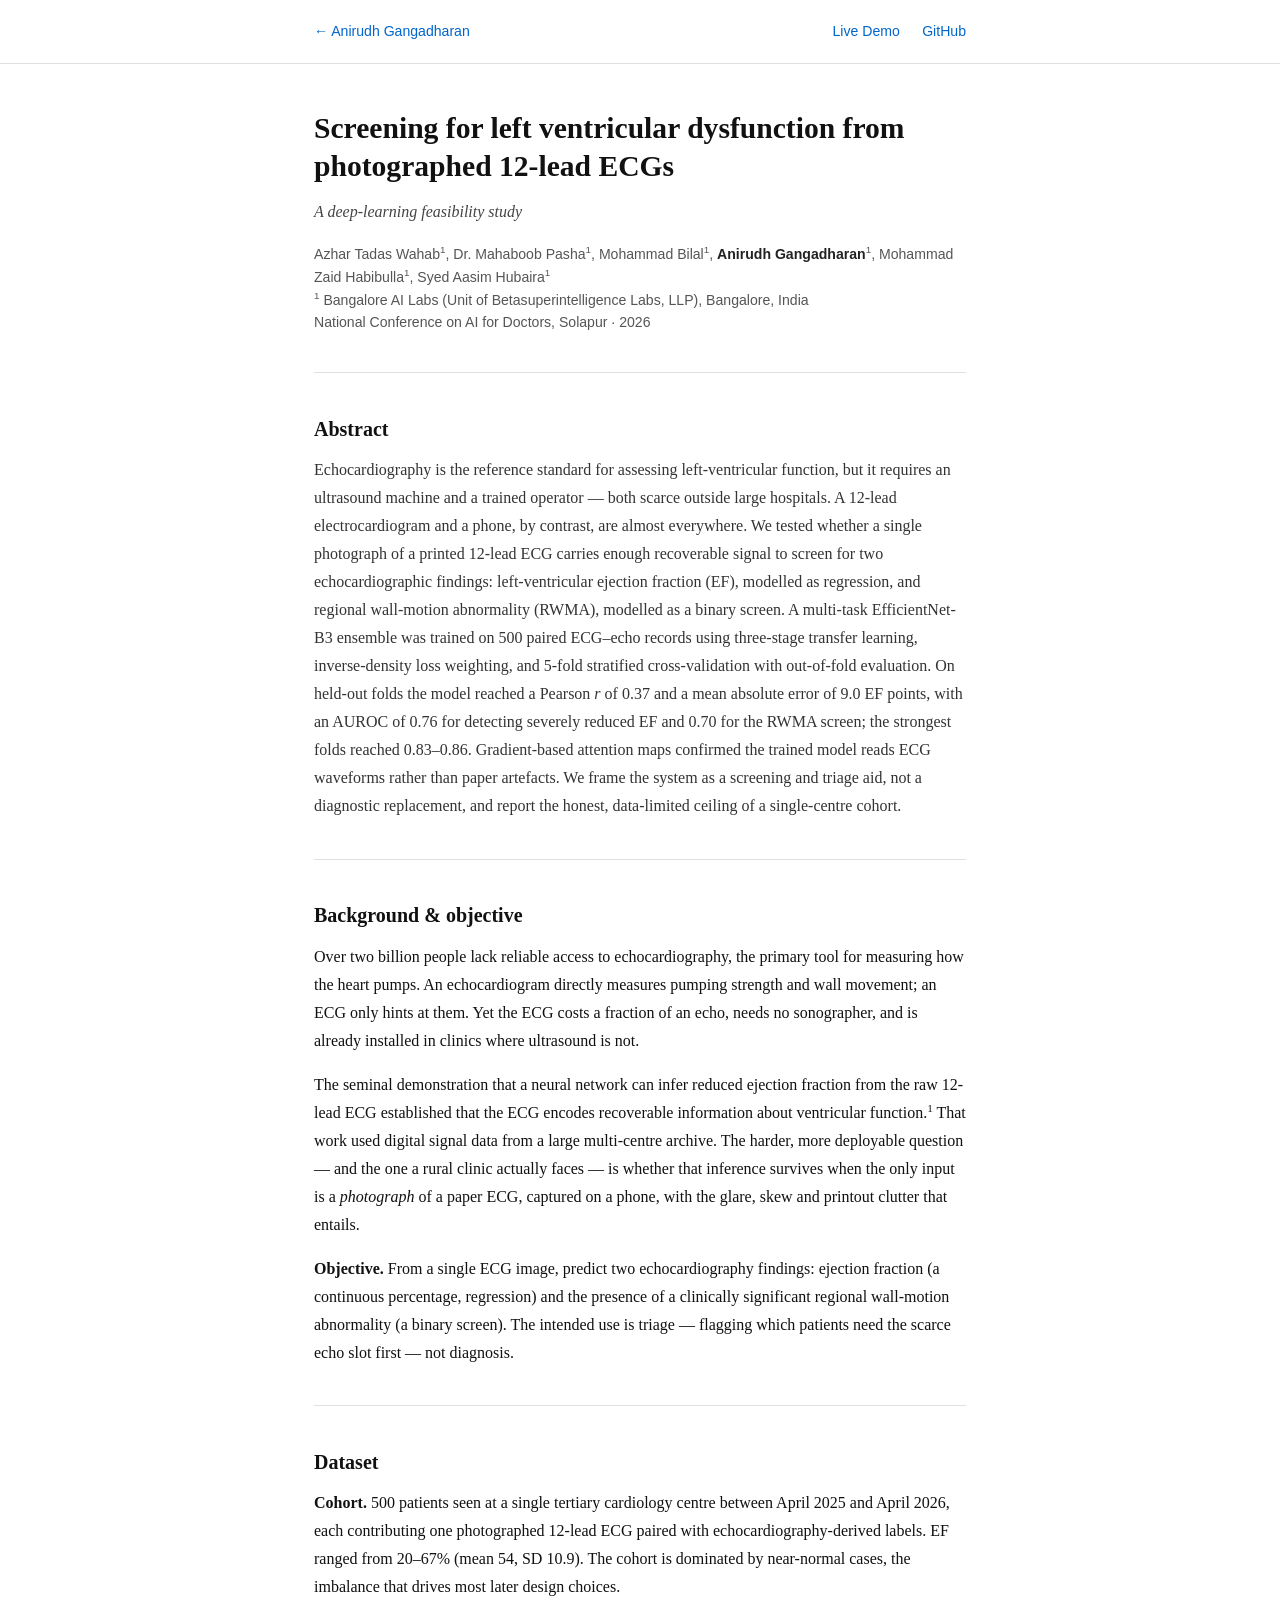
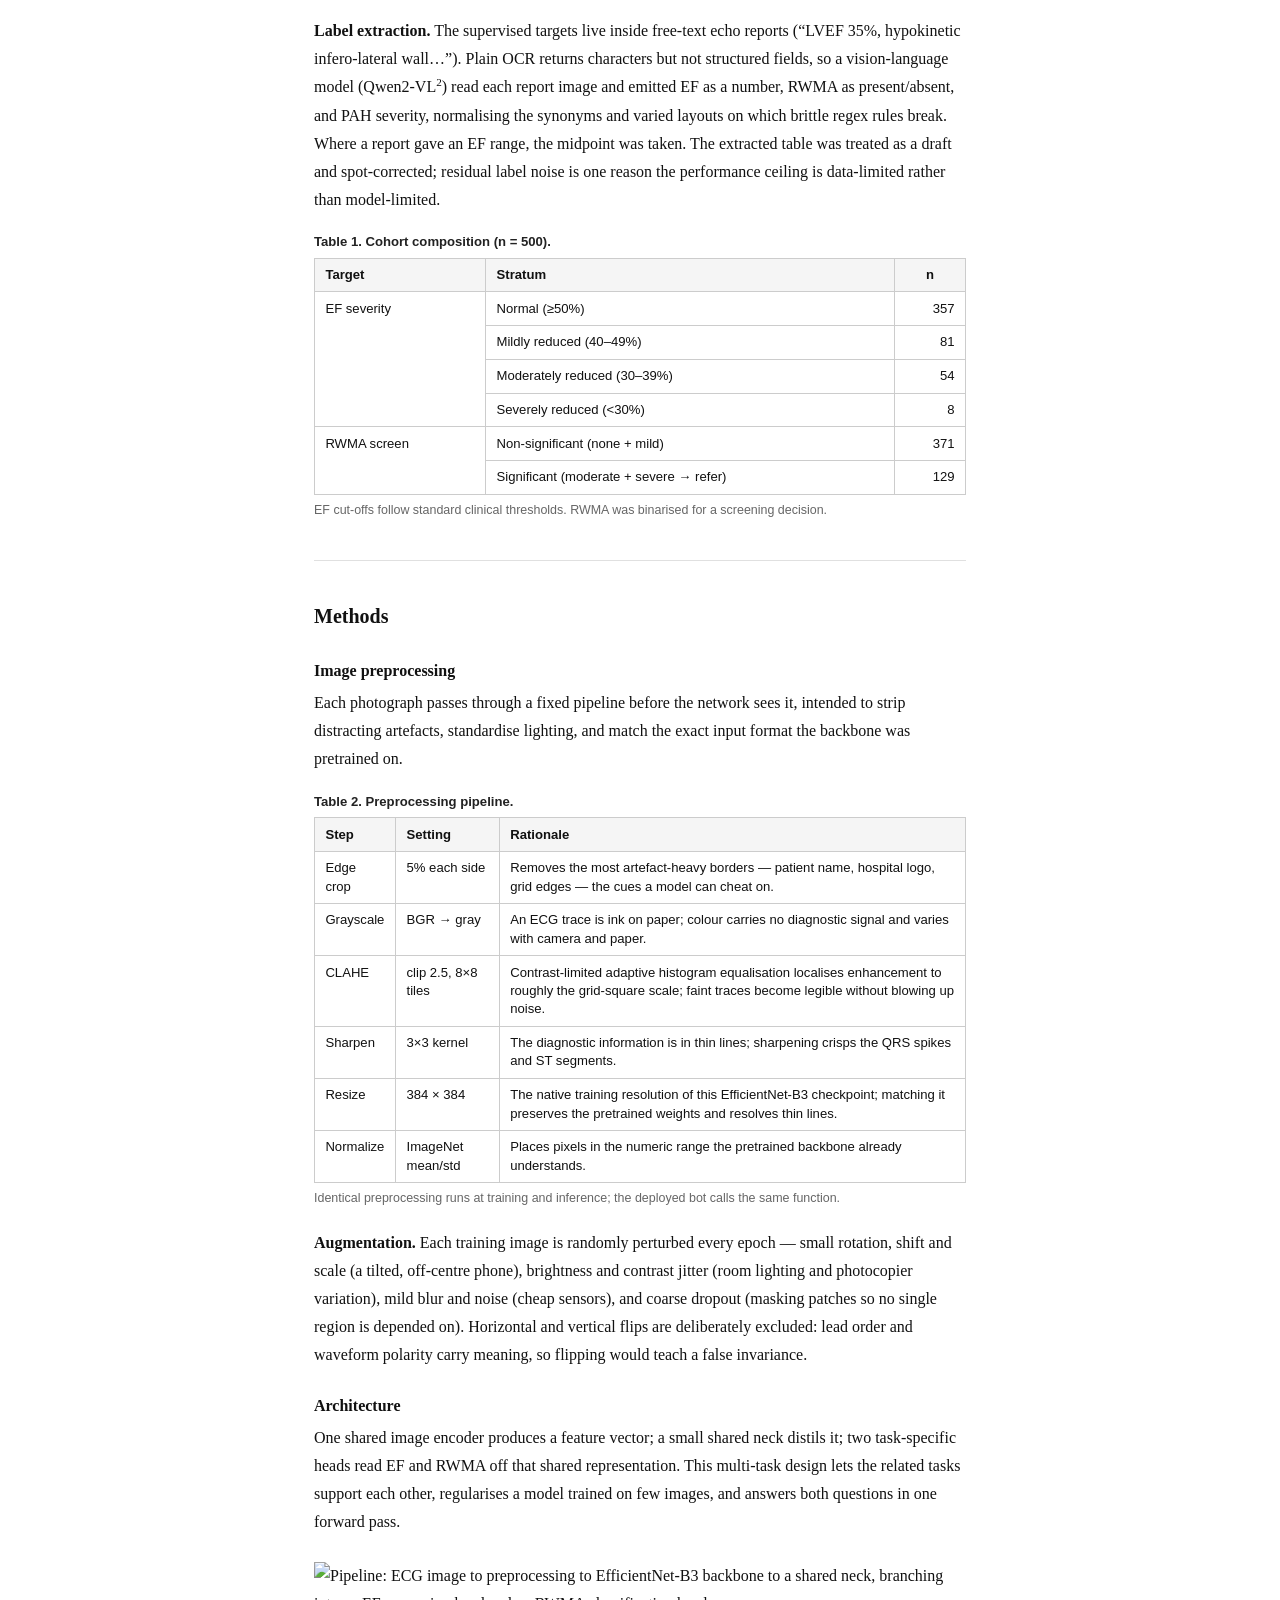
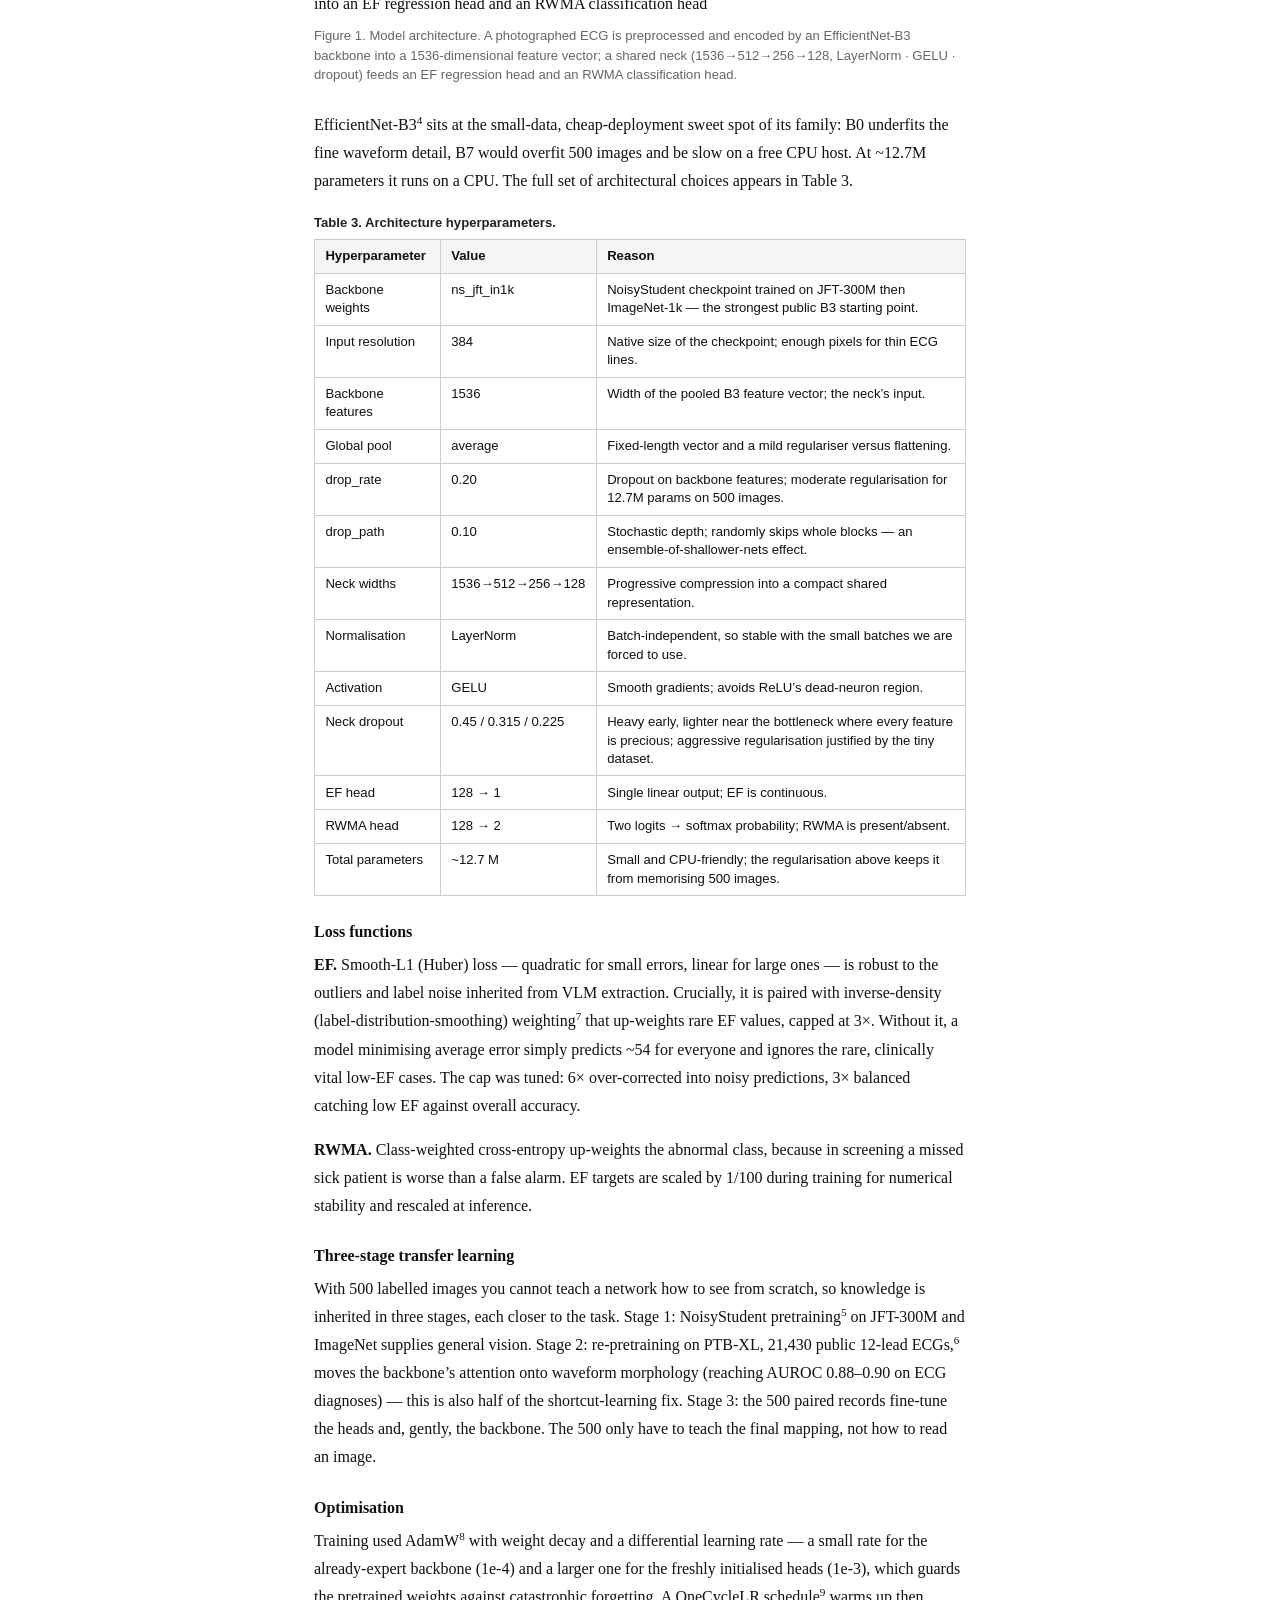
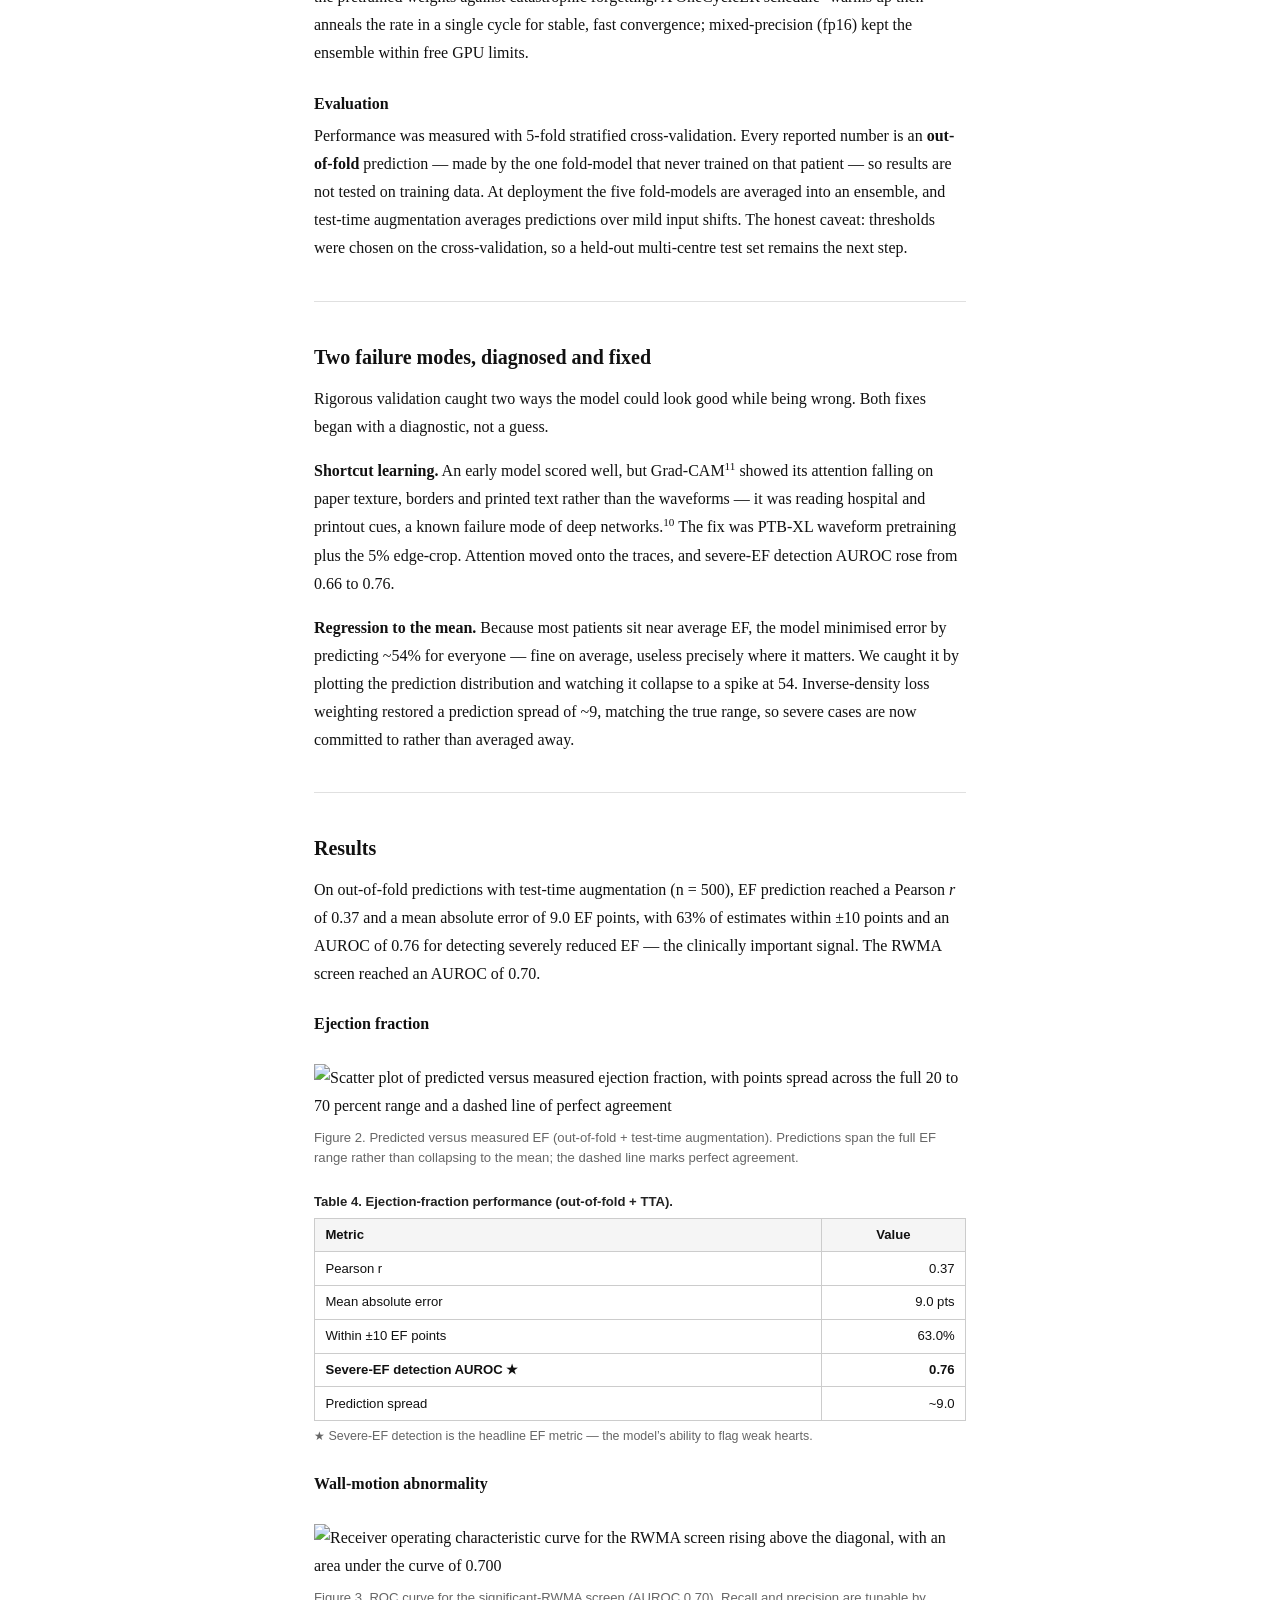
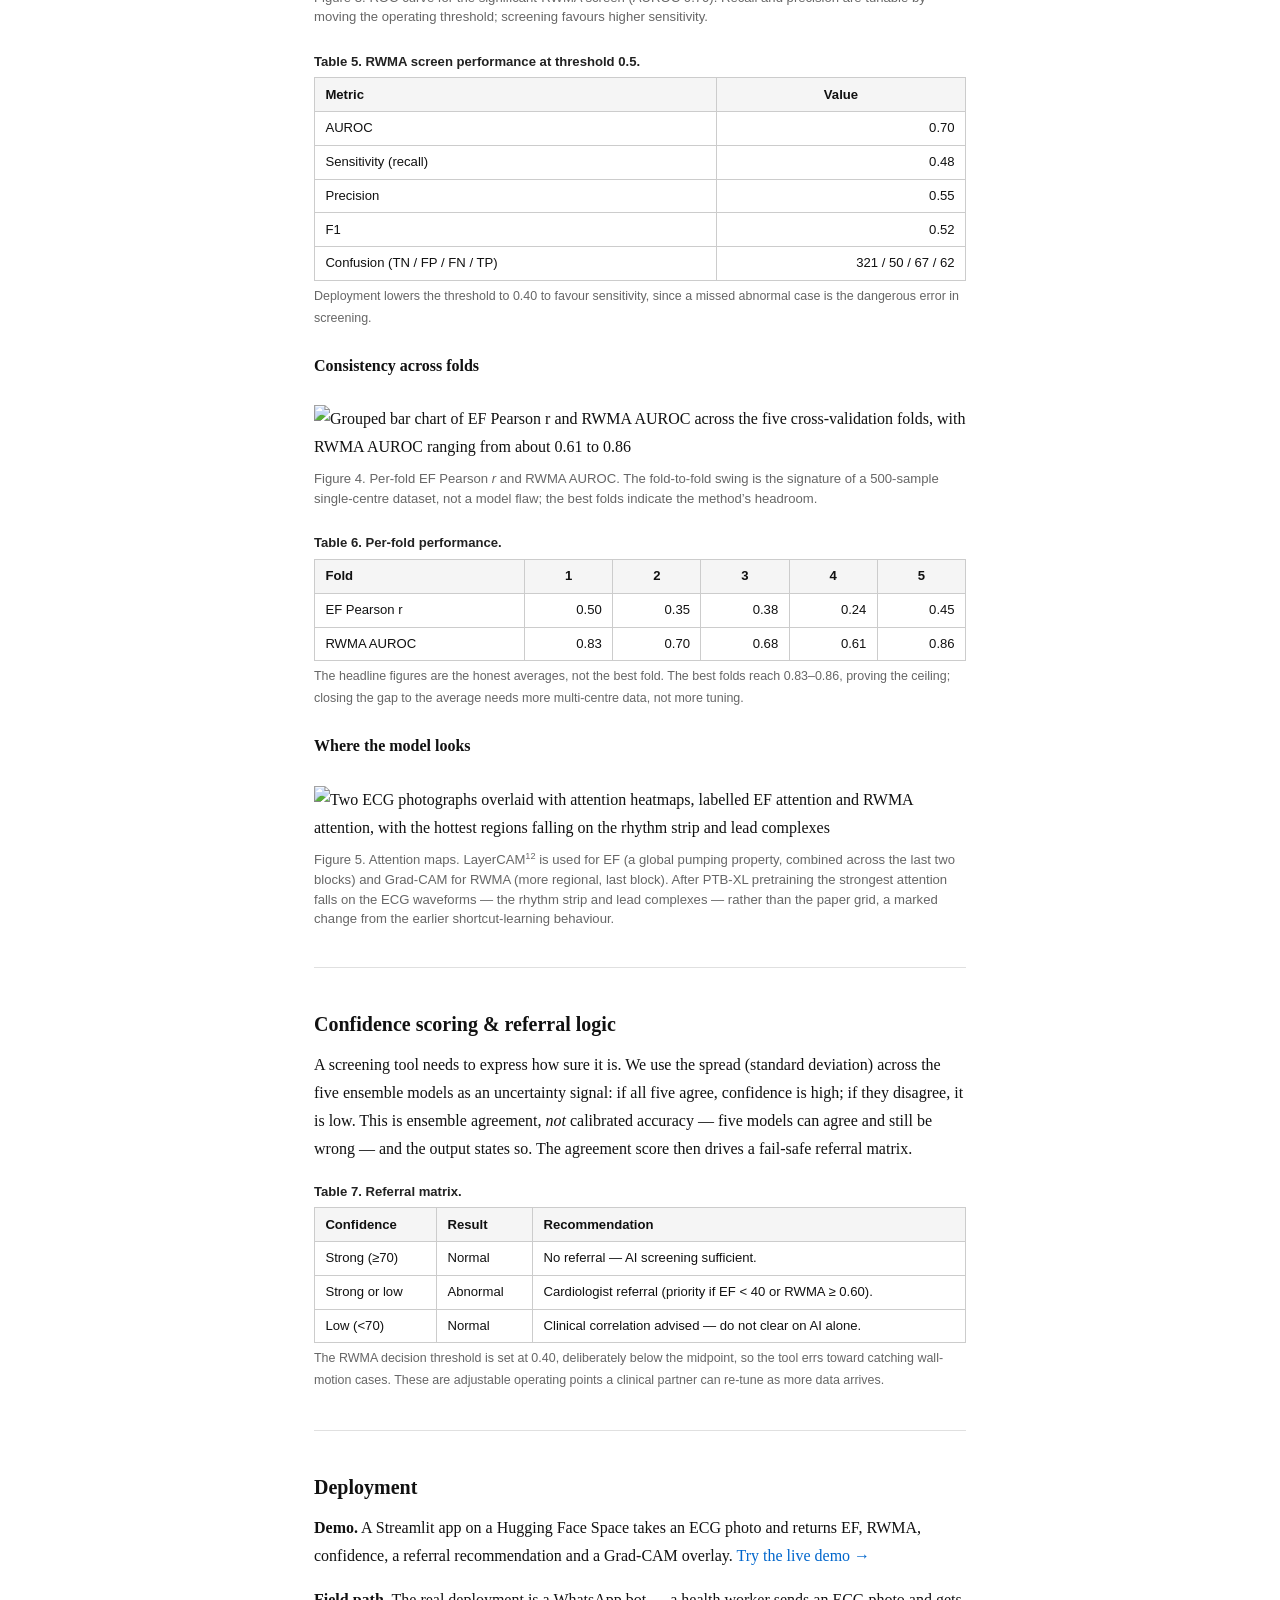
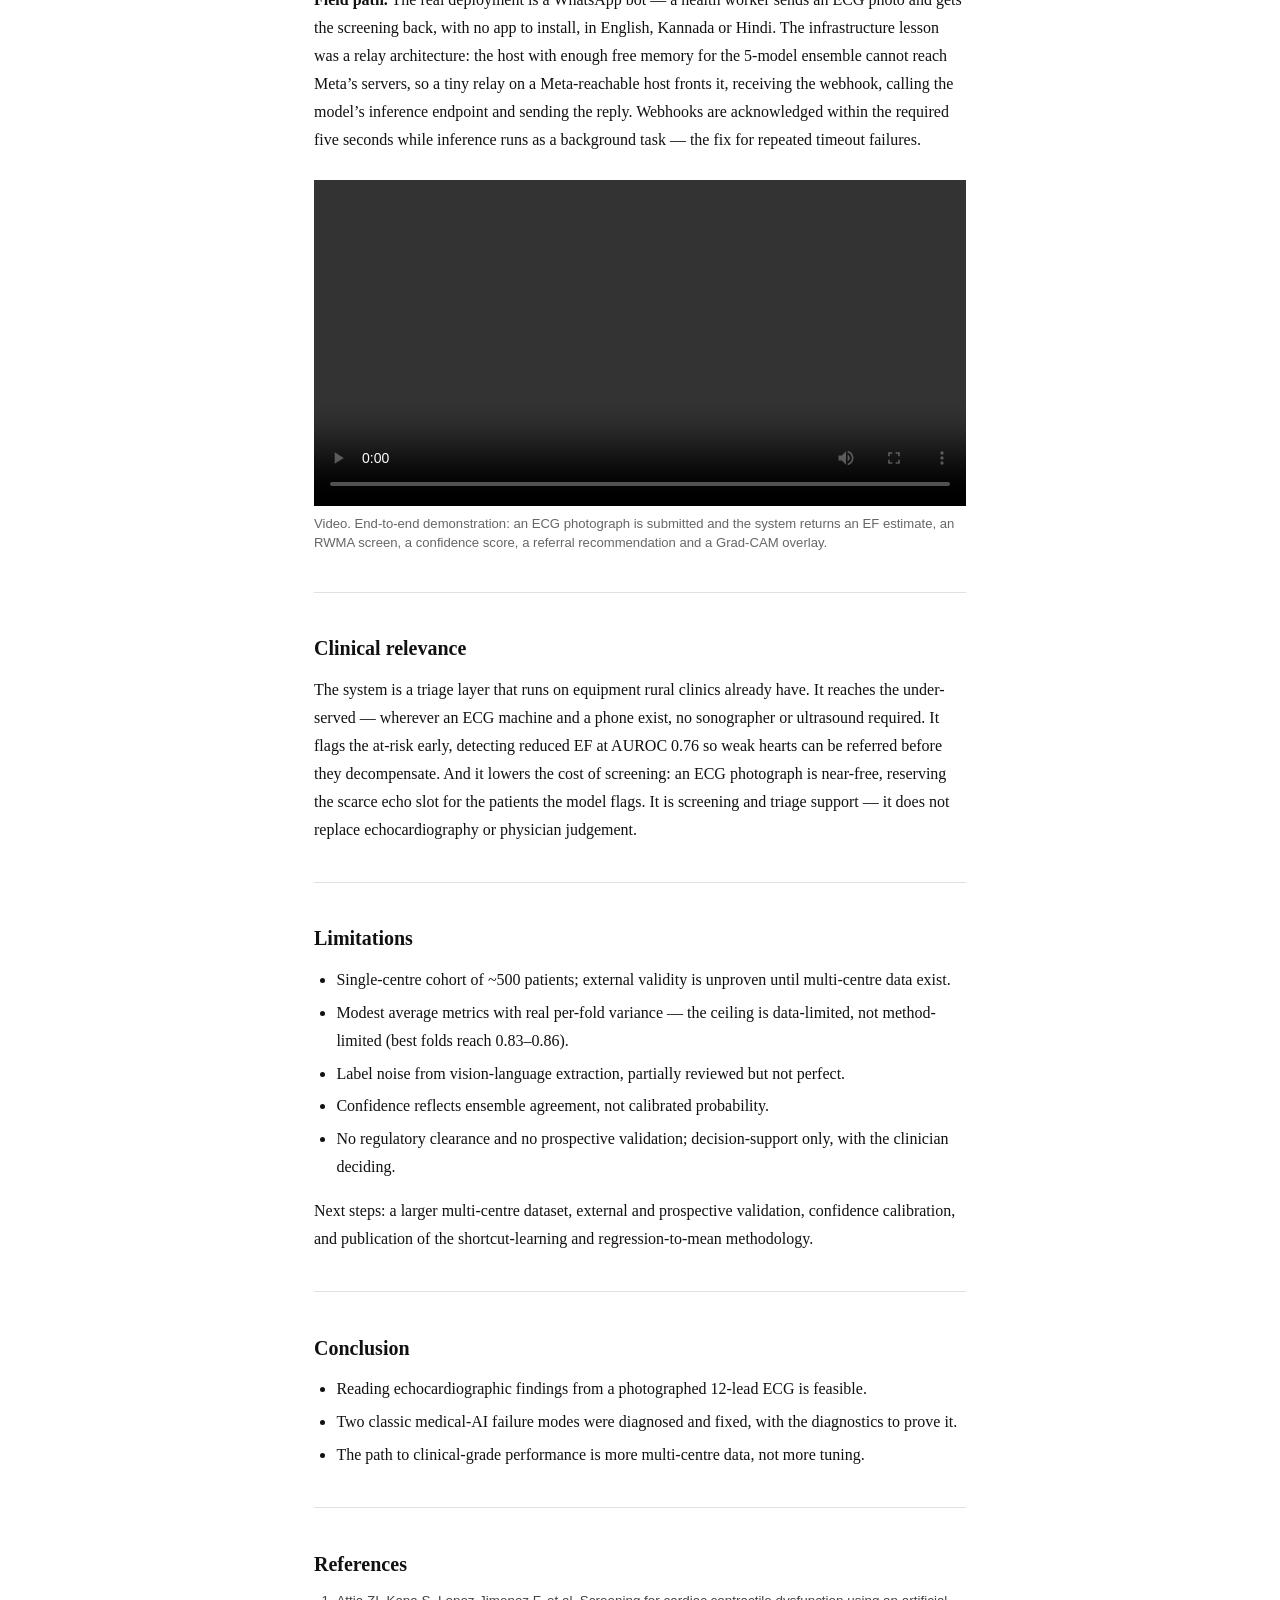
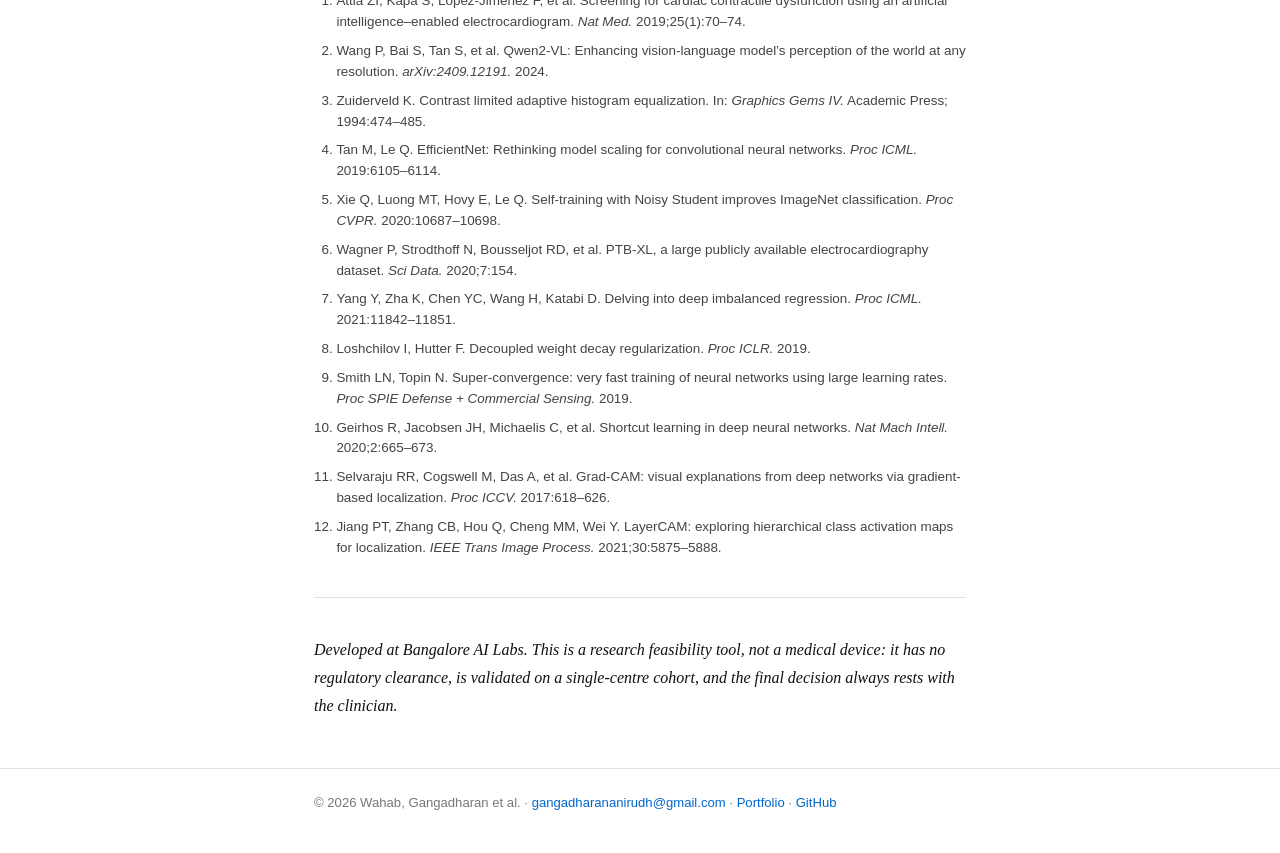
==== ecg-echo-dl/index.html @ ed3fb473 "Create index.html" ====
<!DOCTYPE html>
<html lang="en">
<head>
<meta charset="UTF-8">
<meta name="viewport" content="width=device-width, initial-scale=1.0">
<title>Screening for left ventricular dysfunction from photographed 12-lead ECGs</title>
<meta name="description" content="Deep-learning feasibility study screening for left ventricular dysfunction — ejection fraction and regional wall-motion abnormality — from photographed 12-lead ECGs. EfficientNet-B3 multi-task ensemble, n=500, three-stage transfer learning, out-of-fold cross-validation. Severe-EF AUROC 0.76, RWMA AUROC 0.70. Bangalore AI Labs.">
<style>
* { box-sizing: border-box; margin: 0; padding: 0; }

body {
  font-family: Georgia, 'Times New Roman', serif;
  font-size: 16px;
  line-height: 1.75;
  color: #111;
  background: #fff;
  -webkit-font-smoothing: antialiased;
}

a { color: #0066cc; text-decoration: none; }
a:hover { text-decoration: underline; }

.wrap { max-width: 700px; margin: 0 auto; padding: 0 1.5rem; }

/* Nav */
nav { padding: 1.2rem 0; border-bottom: 1px solid #e0e0e0; margin-bottom: 2.8rem; }
nav .wrap { display: flex; justify-content: space-between; align-items: baseline; flex-wrap: wrap; gap: 0.5rem; }
nav a { font-family: -apple-system, BlinkMacSystemFont, 'Segoe UI', sans-serif; font-size: 0.88rem; }
nav .nav-right { display: flex; gap: 1.4rem; }

/* Hero */
.hero { margin-bottom: 2.4rem; }
.hero h1 { font-size: 1.85rem; font-weight: bold; line-height: 1.3; margin-bottom: 0.75rem; }
.hero .subtitle { font-size: 1rem; color: #444; margin-bottom: 1rem; font-style: italic; }
.hero .meta { font-family: -apple-system, BlinkMacSystemFont, 'Segoe UI', sans-serif; font-size: 0.88rem; color: #555; line-height: 1.6; }
.hero .meta strong { color: #222; }

/* Body */
p { margin-bottom: 1rem; }
p:last-child { margin-bottom: 0; }
h2 { font-size: 1.25rem; font-weight: bold; margin: 2.4rem 0 0.6rem; }
h3 { font-size: 1rem; font-weight: bold; margin: 1.4rem 0 0.3rem; }
ul, ol { padding-left: 1.4rem; margin-bottom: 1rem; }
li { margin-bottom: 0.3rem; }
hr { border: none; border-top: 1px solid #e0e0e0; margin: 2.4rem 0; }
sup { font-size: 0.7em; }
.abstract { color: #333; }

/* Figures */
figure { margin: 1.6rem 0; }
figure img { width: 100%; display: block; }
figure video { width: 100%; display: block; background: #000; }
figcaption { font-family: -apple-system, BlinkMacSystemFont, 'Segoe UI', sans-serif; font-size: 0.82rem; color: #666; margin-top: 0.5rem; line-height: 1.5; }

/* Tables */
.table-wrap { overflow-x: auto; margin: 1.2rem 0; }
table { width: 100%; border-collapse: collapse; font-family: -apple-system, BlinkMacSystemFont, 'Segoe UI', sans-serif; font-size: 0.82rem; line-height: 1.4; }
caption { caption-side: top; text-align: left; font-weight: bold; font-size: 0.82rem; margin-bottom: 0.4rem; color: #222; }
th, td { border: 1px solid #ccc; padding: 0.45rem 0.65rem; text-align: left; vertical-align: top; }
th { background: #f5f5f5; font-weight: 600; }
td.num { text-align: right; font-variant-numeric: tabular-nums; }
td.center, th.center { text-align: center; }
tr.best td { font-weight: 600; }
.table-note { font-family: -apple-system, BlinkMacSystemFont, 'Segoe UI', sans-serif; font-size: 0.78rem; color: #666; margin-top: 0.3rem; }

/* References */
ol.refs { font-family: -apple-system, BlinkMacSystemFont, 'Segoe UI', sans-serif; font-size: 0.84rem; color: #444; line-height: 1.55; }
ol.refs li { margin-bottom: 0.5rem; }

/* Footer */
footer { border-top: 1px solid #e0e0e0; margin-top: 3rem; padding: 1.4rem 0 2.4rem; }
footer p { font-family: -apple-system, BlinkMacSystemFont, 'Segoe UI', sans-serif; font-size: 0.82rem; color: #777; }

/* Responsive */
@media (max-width: 520px) {
  body { font-size: 15px; }
  .hero h1 { font-size: 1.5rem; }
}
</style>
</head>
<body>

<nav>
  <div class="wrap">
    <a href="https://anirudhgangadharan.github.io/">&larr; Anirudh Gangadharan</a>
    <div class="nav-right">
      <a href="https://huggingface.co/spaces/mobilal/ecg-echo-screening">Live Demo</a>
      <a href="https://github.com/anirudhgangadharan">GitHub</a>
    </div>
  </div>
</nav>

<main class="wrap">

  <header class="hero">
    <h1>Screening for left ventricular dysfunction from photographed 12-lead ECGs</h1>
    <p class="subtitle">A deep-learning feasibility study</p>
    <p class="meta">
      Azhar Tadas Wahab<sup>1</sup>, Dr. Mahaboob Pasha<sup>1</sup>, Mohammad Bilal<sup>1</sup>, <strong>Anirudh Gangadharan</strong><sup>1</sup>, Mohammad Zaid Habibulla<sup>1</sup>, Syed Aasim Hubaira<sup>1</sup><br>
      <sup>1</sup> Bangalore AI Labs (Unit of Betasuperintelligence Labs, LLP), Bangalore, India<br>
      National Conference on AI for Doctors, Solapur &middot; 2026
    </p>
  </header>

  <hr>

  <section>
    <h2>Abstract</h2>
    <p class="abstract">Echocardiography is the reference standard for assessing left-ventricular function, but it requires an ultrasound machine and a trained operator &mdash; both scarce outside large hospitals. A 12-lead electrocardiogram and a phone, by contrast, are almost everywhere. We tested whether a single photograph of a printed 12-lead ECG carries enough recoverable signal to screen for two echocardiographic findings: left-ventricular ejection fraction (EF), modelled as regression, and regional wall-motion abnormality (RWMA), modelled as a binary screen. A multi-task EfficientNet-B3 ensemble was trained on 500 paired ECG&ndash;echo records using three-stage transfer learning, inverse-density loss weighting, and 5-fold stratified cross-validation with out-of-fold evaluation. On held-out folds the model reached a Pearson <em>r</em> of 0.37 and a mean absolute error of 9.0 EF points, with an AUROC of 0.76 for detecting severely reduced EF and 0.70 for the RWMA screen; the strongest folds reached 0.83&ndash;0.86. Gradient-based attention maps confirmed the trained model reads ECG waveforms rather than paper artefacts. We frame the system as a screening and triage aid, not a diagnostic replacement, and report the honest, data-limited ceiling of a single-centre cohort.</p>
  </section>

  <hr>

  <section>
    <h2>Background &amp; objective</h2>
    <p>Over two billion people lack reliable access to echocardiography, the primary tool for measuring how the heart pumps. An echocardiogram directly measures pumping strength and wall movement; an ECG only hints at them. Yet the ECG costs a fraction of an echo, needs no sonographer, and is already installed in clinics where ultrasound is not.</p>
    <p>The seminal demonstration that a neural network can infer reduced ejection fraction from the raw 12-lead ECG established that the ECG encodes recoverable information about ventricular function.<sup>1</sup> That work used digital signal data from a large multi-centre archive. The harder, more deployable question &mdash; and the one a rural clinic actually faces &mdash; is whether that inference survives when the only input is a <em>photograph</em> of a paper ECG, captured on a phone, with the glare, skew and printout clutter that entails.</p>
    <p><strong>Objective.</strong> From a single ECG image, predict two echocardiography findings: ejection fraction (a continuous percentage, regression) and the presence of a clinically significant regional wall-motion abnormality (a binary screen). The intended use is triage &mdash; flagging which patients need the scarce echo slot first &mdash; not diagnosis.</p>
  </section>

  <hr>

  <section>
    <h2>Dataset</h2>
    <p><strong>Cohort.</strong> 500 patients seen at a single tertiary cardiology centre between April 2025 and April 2026, each contributing one photographed 12-lead ECG paired with echocardiography-derived labels. EF ranged from 20&ndash;67% (mean 54, SD 10.9). The cohort is dominated by near-normal cases, the imbalance that drives most later design choices.</p>
    <p><strong>Label extraction.</strong> The supervised targets live inside free-text echo reports (&ldquo;LVEF 35%, hypokinetic infero-lateral wall&hellip;&rdquo;). Plain OCR returns characters but not structured fields, so a vision-language model (Qwen2-VL<sup>2</sup>) read each report image and emitted EF as a number, RWMA as present/absent, and PAH severity, normalising the synonyms and varied layouts on which brittle regex rules break. Where a report gave an EF range, the midpoint was taken. The extracted table was treated as a draft and spot-corrected; residual label noise is one reason the performance ceiling is data-limited rather than model-limited.</p>

    <div class="table-wrap">
      <table>
        <caption>Table 1. Cohort composition (n = 500).</caption>
        <thead>
          <tr><th>Target</th><th>Stratum</th><th class="center">n</th></tr>
        </thead>
        <tbody>
          <tr><td rowspan="4">EF severity</td><td>Normal (&ge;50%)</td><td class="num">357</td></tr>
          <tr><td>Mildly reduced (40&ndash;49%)</td><td class="num">81</td></tr>
          <tr><td>Moderately reduced (30&ndash;39%)</td><td class="num">54</td></tr>
          <tr><td>Severely reduced (&lt;30%)</td><td class="num">8</td></tr>
          <tr><td rowspan="2">RWMA screen</td><td>Non-significant (none + mild)</td><td class="num">371</td></tr>
          <tr><td>Significant (moderate + severe &rarr; refer)</td><td class="num">129</td></tr>
        </tbody>
      </table>
      <p class="table-note">EF cut-offs follow standard clinical thresholds. RWMA was binarised for a screening decision.</p>
    </div>
  </section>

  <hr>

  <section>
    <h2>Methods</h2>

    <h3>Image preprocessing</h3>
    <p>Each photograph passes through a fixed pipeline before the network sees it, intended to strip distracting artefacts, standardise lighting, and match the exact input format the backbone was pretrained on.</p>
    <div class="table-wrap">
      <table>
        <caption>Table 2. Preprocessing pipeline.</caption>
        <thead>
          <tr><th>Step</th><th>Setting</th><th>Rationale</th></tr>
        </thead>
        <tbody>
          <tr><td>Edge crop</td><td>5% each side</td><td>Removes the most artefact-heavy borders &mdash; patient name, hospital logo, grid edges &mdash; the cues a model can cheat on.</td></tr>
          <tr><td>Grayscale</td><td>BGR &rarr; gray</td><td>An ECG trace is ink on paper; colour carries no diagnostic signal and varies with camera and paper.</td></tr>
          <tr><td>CLAHE</td><td>clip 2.5, 8&times;8 tiles</td><td>Contrast-limited adaptive histogram equalisation localises enhancement to roughly the grid-square scale; faint traces become legible without blowing up noise.</td></tr>
          <tr><td>Sharpen</td><td>3&times;3 kernel</td><td>The diagnostic information is in thin lines; sharpening crisps the QRS spikes and ST segments.</td></tr>
          <tr><td>Resize</td><td>384 &times; 384</td><td>The native training resolution of this EfficientNet-B3 checkpoint; matching it preserves the pretrained weights and resolves thin lines.</td></tr>
          <tr><td>Normalize</td><td>ImageNet mean/std</td><td>Places pixels in the numeric range the pretrained backbone already understands.</td></tr>
        </tbody>
      </table>
      <p class="table-note">Identical preprocessing runs at training and inference; the deployed bot calls the same function.</p>
    </div>
    <p><strong>Augmentation.</strong> Each training image is randomly perturbed every epoch &mdash; small rotation, shift and scale (a tilted, off-centre phone), brightness and contrast jitter (room lighting and photocopier variation), mild blur and noise (cheap sensors), and coarse dropout (masking patches so no single region is depended on). Horizontal and vertical flips are deliberately excluded: lead order and waveform polarity carry meaning, so flipping would teach a false invariance.</p>

    <h3>Architecture</h3>
    <p>One shared image encoder produces a feature vector; a small shared neck distils it; two task-specific heads read EF and RWMA off that shared representation. This multi-task design lets the related tasks support each other, regularises a model trained on few images, and answers both questions in one forward pass.</p>
    <figure>
      <img src="fig1_architecture.png" alt="Pipeline: ECG image to preprocessing to EfficientNet-B3 backbone to a shared neck, branching into an EF regression head and an RWMA classification head">
      <figcaption>Figure 1. Model architecture. A photographed ECG is preprocessed and encoded by an EfficientNet-B3 backbone into a 1536-dimensional feature vector; a shared neck (1536&rarr;512&rarr;256&rarr;128, LayerNorm &middot; GELU &middot; dropout) feeds an EF regression head and an RWMA classification head.</figcaption>
    </figure>
    <p>EfficientNet-B3<sup>4</sup> sits at the small-data, cheap-deployment sweet spot of its family: B0 underfits the fine waveform detail, B7 would overfit 500 images and be slow on a free CPU host. At ~12.7M parameters it runs on a CPU. The full set of architectural choices appears in Table 3.</p>
    <div class="table-wrap">
      <table>
        <caption>Table 3. Architecture hyperparameters.</caption>
        <thead>
          <tr><th>Hyperparameter</th><th>Value</th><th>Reason</th></tr>
        </thead>
        <tbody>
          <tr><td>Backbone weights</td><td>ns_jft_in1k</td><td>NoisyStudent checkpoint trained on JFT-300M then ImageNet-1k &mdash; the strongest public B3 starting point.</td></tr>
          <tr><td>Input resolution</td><td>384</td><td>Native size of the checkpoint; enough pixels for thin ECG lines.</td></tr>
          <tr><td>Backbone features</td><td>1536</td><td>Width of the pooled B3 feature vector; the neck&rsquo;s input.</td></tr>
          <tr><td>Global pool</td><td>average</td><td>Fixed-length vector and a mild regulariser versus flattening.</td></tr>
          <tr><td>drop_rate</td><td>0.20</td><td>Dropout on backbone features; moderate regularisation for 12.7M params on 500 images.</td></tr>
          <tr><td>drop_path</td><td>0.10</td><td>Stochastic depth; randomly skips whole blocks &mdash; an ensemble-of-shallower-nets effect.</td></tr>
          <tr><td>Neck widths</td><td>1536&rarr;512&rarr;256&rarr;128</td><td>Progressive compression into a compact shared representation.</td></tr>
          <tr><td>Normalisation</td><td>LayerNorm</td><td>Batch-independent, so stable with the small batches we are forced to use.</td></tr>
          <tr><td>Activation</td><td>GELU</td><td>Smooth gradients; avoids ReLU&rsquo;s dead-neuron region.</td></tr>
          <tr><td>Neck dropout</td><td>0.45 / 0.315 / 0.225</td><td>Heavy early, lighter near the bottleneck where every feature is precious; aggressive regularisation justified by the tiny dataset.</td></tr>
          <tr><td>EF head</td><td>128 &rarr; 1</td><td>Single linear output; EF is continuous.</td></tr>
          <tr><td>RWMA head</td><td>128 &rarr; 2</td><td>Two logits &rarr; softmax probability; RWMA is present/absent.</td></tr>
          <tr><td>Total parameters</td><td>~12.7 M</td><td>Small and CPU-friendly; the regularisation above keeps it from memorising 500 images.</td></tr>
        </tbody>
      </table>
    </div>

    <h3>Loss functions</h3>
    <p><strong>EF.</strong> Smooth-L1 (Huber) loss &mdash; quadratic for small errors, linear for large ones &mdash; is robust to the outliers and label noise inherited from VLM extraction. Crucially, it is paired with inverse-density (label-distribution-smoothing) weighting<sup>7</sup> that up-weights rare EF values, capped at 3&times;. Without it, a model minimising average error simply predicts ~54 for everyone and ignores the rare, clinically vital low-EF cases. The cap was tuned: 6&times; over-corrected into noisy predictions, 3&times; balanced catching low EF against overall accuracy.</p>
    <p><strong>RWMA.</strong> Class-weighted cross-entropy up-weights the abnormal class, because in screening a missed sick patient is worse than a false alarm. EF targets are scaled by 1/100 during training for numerical stability and rescaled at inference.</p>

    <h3>Three-stage transfer learning</h3>
    <p>With 500 labelled images you cannot teach a network how to see from scratch, so knowledge is inherited in three stages, each closer to the task. Stage 1: NoisyStudent pretraining<sup>5</sup> on JFT-300M and ImageNet supplies general vision. Stage 2: re-pretraining on PTB-XL, 21,430 public 12-lead ECGs,<sup>6</sup> moves the backbone&rsquo;s attention onto waveform morphology (reaching AUROC 0.88&ndash;0.90 on ECG diagnoses) &mdash; this is also half of the shortcut-learning fix. Stage 3: the 500 paired records fine-tune the heads and, gently, the backbone. The 500 only have to teach the final mapping, not how to read an image.</p>

    <h3>Optimisation</h3>
    <p>Training used AdamW<sup>8</sup> with weight decay and a differential learning rate &mdash; a small rate for the already-expert backbone (1e-4) and a larger one for the freshly initialised heads (1e-3), which guards the pretrained weights against catastrophic forgetting. A OneCycleLR schedule<sup>9</sup> warms up then anneals the rate in a single cycle for stable, fast convergence; mixed-precision (fp16) kept the ensemble within free GPU limits.</p>

    <h3>Evaluation</h3>
    <p>Performance was measured with 5-fold stratified cross-validation. Every reported number is an <strong>out-of-fold</strong> prediction &mdash; made by the one fold-model that never trained on that patient &mdash; so results are not tested on training data. At deployment the five fold-models are averaged into an ensemble, and test-time augmentation averages predictions over mild input shifts. The honest caveat: thresholds were chosen on the cross-validation, so a held-out multi-centre test set remains the next step.</p>
  </section>

  <hr>

  <section>
    <h2>Two failure modes, diagnosed and fixed</h2>
    <p>Rigorous validation caught two ways the model could look good while being wrong. Both fixes began with a diagnostic, not a guess.</p>
    <p><strong>Shortcut learning.</strong> An early model scored well, but Grad-CAM<sup>11</sup> showed its attention falling on paper texture, borders and printed text rather than the waveforms &mdash; it was reading hospital and printout cues, a known failure mode of deep networks.<sup>10</sup> The fix was PTB-XL waveform pretraining plus the 5% edge-crop. Attention moved onto the traces, and severe-EF detection AUROC rose from 0.66 to 0.76.</p>
    <p><strong>Regression to the mean.</strong> Because most patients sit near average EF, the model minimised error by predicting ~54% for everyone &mdash; fine on average, useless precisely where it matters. We caught it by plotting the prediction distribution and watching it collapse to a spike at 54. Inverse-density loss weighting restored a prediction spread of ~9, matching the true range, so severe cases are now committed to rather than averaged away.</p>
  </section>

  <hr>

  <section>
    <h2>Results</h2>
    <p>On out-of-fold predictions with test-time augmentation (n = 500), EF prediction reached a Pearson <em>r</em> of 0.37 and a mean absolute error of 9.0 EF points, with 63% of estimates within &plusmn;10 points and an AUROC of 0.76 for detecting severely reduced EF &mdash; the clinically important signal. The RWMA screen reached an AUROC of 0.70.</p>

    <h3>Ejection fraction</h3>
    <figure>
      <img src="fig2_ef_scatter.png" alt="Scatter plot of predicted versus measured ejection fraction, with points spread across the full 20 to 70 percent range and a dashed line of perfect agreement">
      <figcaption>Figure 2. Predicted versus measured EF (out-of-fold + test-time augmentation). Predictions span the full EF range rather than collapsing to the mean; the dashed line marks perfect agreement.</figcaption>
    </figure>
    <div class="table-wrap">
      <table>
        <caption>Table 4. Ejection-fraction performance (out-of-fold + TTA).</caption>
        <thead><tr><th>Metric</th><th class="center">Value</th></tr></thead>
        <tbody>
          <tr><td>Pearson r</td><td class="num">0.37</td></tr>
          <tr><td>Mean absolute error</td><td class="num">9.0 pts</td></tr>
          <tr><td>Within &plusmn;10 EF points</td><td class="num">63.0%</td></tr>
          <tr class="best"><td>Severe-EF detection AUROC &#9733;</td><td class="num">0.76</td></tr>
          <tr><td>Prediction spread</td><td class="num">~9.0</td></tr>
        </tbody>
      </table>
      <p class="table-note">&#9733; Severe-EF detection is the headline EF metric &mdash; the model&rsquo;s ability to flag weak hearts.</p>
    </div>

    <h3>Wall-motion abnormality</h3>
    <figure>
      <img src="fig3_rwma_roc.png" alt="Receiver operating characteristic curve for the RWMA screen rising above the diagonal, with an area under the curve of 0.700">
      <figcaption>Figure 3. ROC curve for the significant-RWMA screen (AUROC 0.70). Recall and precision are tunable by moving the operating threshold; screening favours higher sensitivity.</figcaption>
    </figure>
    <div class="table-wrap">
      <table>
        <caption>Table 5. RWMA screen performance at threshold 0.5.</caption>
        <thead><tr><th>Metric</th><th class="center">Value</th></tr></thead>
        <tbody>
          <tr><td>AUROC</td><td class="num">0.70</td></tr>
          <tr><td>Sensitivity (recall)</td><td class="num">0.48</td></tr>
          <tr><td>Precision</td><td class="num">0.55</td></tr>
          <tr><td>F1</td><td class="num">0.52</td></tr>
          <tr><td>Confusion (TN / FP / FN / TP)</td><td class="num">321 / 50 / 67 / 62</td></tr>
        </tbody>
      </table>
      <p class="table-note">Deployment lowers the threshold to 0.40 to favour sensitivity, since a missed abnormal case is the dangerous error in screening.</p>
    </div>

    <h3>Consistency across folds</h3>
    <figure>
      <img src="fig4_fold_consistency.png" alt="Grouped bar chart of EF Pearson r and RWMA AUROC across the five cross-validation folds, with RWMA AUROC ranging from about 0.61 to 0.86">
      <figcaption>Figure 4. Per-fold EF Pearson <em>r</em> and RWMA AUROC. The fold-to-fold swing is the signature of a 500-sample single-centre dataset, not a model flaw; the best folds indicate the method&rsquo;s headroom.</figcaption>
    </figure>
    <div class="table-wrap">
      <table>
        <caption>Table 6. Per-fold performance.</caption>
        <thead>
          <tr><th>Fold</th><th class="center">1</th><th class="center">2</th><th class="center">3</th><th class="center">4</th><th class="center">5</th></tr>
        </thead>
        <tbody>
          <tr><td>EF Pearson r</td><td class="num">0.50</td><td class="num">0.35</td><td class="num">0.38</td><td class="num">0.24</td><td class="num">0.45</td></tr>
          <tr><td>RWMA AUROC</td><td class="num">0.83</td><td class="num">0.70</td><td class="num">0.68</td><td class="num">0.61</td><td class="num">0.86</td></tr>
        </tbody>
      </table>
      <p class="table-note">The headline figures are the honest averages, not the best fold. The best folds reach 0.83&ndash;0.86, proving the ceiling; closing the gap to the average needs more multi-centre data, not more tuning.</p>
    </div>

    <h3>Where the model looks</h3>
    <figure>
      <img src="fig5_gradcam.png" alt="Two ECG photographs overlaid with attention heatmaps, labelled EF attention and RWMA attention, with the hottest regions falling on the rhythm strip and lead complexes">
      <figcaption>Figure 5. Attention maps. LayerCAM<sup>12</sup> is used for EF (a global pumping property, combined across the last two blocks) and Grad-CAM for RWMA (more regional, last block). After PTB-XL pretraining the strongest attention falls on the ECG waveforms &mdash; the rhythm strip and lead complexes &mdash; rather than the paper grid, a marked change from the earlier shortcut-learning behaviour.</figcaption>
    </figure>
  </section>

  <hr>

  <section>
    <h2>Confidence scoring &amp; referral logic</h2>
    <p>A screening tool needs to express how sure it is. We use the spread (standard deviation) across the five ensemble models as an uncertainty signal: if all five agree, confidence is high; if they disagree, it is low. This is ensemble agreement, <em>not</em> calibrated accuracy &mdash; five models can agree and still be wrong &mdash; and the output states so. The agreement score then drives a fail-safe referral matrix.</p>
    <div class="table-wrap">
      <table>
        <caption>Table 7. Referral matrix.</caption>
        <thead>
          <tr><th>Confidence</th><th>Result</th><th>Recommendation</th></tr>
        </thead>
        <tbody>
          <tr><td>Strong (&ge;70)</td><td>Normal</td><td>No referral &mdash; AI screening sufficient.</td></tr>
          <tr><td>Strong or low</td><td>Abnormal</td><td>Cardiologist referral (priority if EF &lt; 40 or RWMA &ge; 0.60).</td></tr>
          <tr><td>Low (&lt;70)</td><td>Normal</td><td>Clinical correlation advised &mdash; do not clear on AI alone.</td></tr>
        </tbody>
      </table>
      <p class="table-note">The RWMA decision threshold is set at 0.40, deliberately below the midpoint, so the tool errs toward catching wall-motion cases. These are adjustable operating points a clinical partner can re-tune as more data arrives.</p>
    </div>
  </section>

  <hr>

  <section>
    <h2>Deployment</h2>
    <p><strong>Demo.</strong> A Streamlit app on a Hugging Face Space takes an ECG photo and returns EF, RWMA, confidence, a referral recommendation and a Grad-CAM overlay. <a href="https://huggingface.co/spaces/mobilal/ecg-echo-screening">Try the live demo &rarr;</a></p>
    <p><strong>Field path.</strong> The real deployment is a WhatsApp bot &mdash; a health worker sends an ECG photo and gets the screening back, with no app to install, in English, Kannada or Hindi. The infrastructure lesson was a relay architecture: the host with enough free memory for the 5-model ensemble cannot reach Meta&rsquo;s servers, so a tiny relay on a Meta-reachable host fronts it, receiving the webhook, calling the model&rsquo;s inference endpoint and sending the reply. Webhooks are acknowledged within the required five seconds while inference runs as a background task &mdash; the fix for repeated timeout failures.</p>
    <figure>
      <!-- Drop your screen-recording here as demo.mp4 (same folder). Keep it under ~40 MB for GitHub Pages; if larger, compress or host on YouTube and replace this <video> with a link. -->
      <video controls preload="metadata">
        <source src="demo.mp4" type="video/mp4">
        Your browser does not support embedded video. <a href="demo.mp4">Download the demo &rarr;</a>
      </video>
      <figcaption>Video. End-to-end demonstration: an ECG photograph is submitted and the system returns an EF estimate, an RWMA screen, a confidence score, a referral recommendation and a Grad-CAM overlay.</figcaption>
    </figure>
  </section>

  <hr>

  <section>
    <h2>Clinical relevance</h2>
    <p>The system is a triage layer that runs on equipment rural clinics already have. It reaches the under-served &mdash; wherever an ECG machine and a phone exist, no sonographer or ultrasound required. It flags the at-risk early, detecting reduced EF at AUROC 0.76 so weak hearts can be referred before they decompensate. And it lowers the cost of screening: an ECG photograph is near-free, reserving the scarce echo slot for the patients the model flags. It is screening and triage support &mdash; it does not replace echocardiography or physician judgement.</p>
  </section>

  <hr>

  <section>
    <h2>Limitations</h2>
    <ul>
      <li>Single-centre cohort of ~500 patients; external validity is unproven until multi-centre data exist.</li>
      <li>Modest average metrics with real per-fold variance &mdash; the ceiling is data-limited, not method-limited (best folds reach 0.83&ndash;0.86).</li>
      <li>Label noise from vision-language extraction, partially reviewed but not perfect.</li>
      <li>Confidence reflects ensemble agreement, not calibrated probability.</li>
      <li>No regulatory clearance and no prospective validation; decision-support only, with the clinician deciding.</li>
    </ul>
    <p>Next steps: a larger multi-centre dataset, external and prospective validation, confidence calibration, and publication of the shortcut-learning and regression-to-mean methodology.</p>
  </section>

  <hr>

  <section>
    <h2>Conclusion</h2>
    <ul>
      <li>Reading echocardiographic findings from a photographed 12-lead ECG is feasible.</li>
      <li>Two classic medical-AI failure modes were diagnosed and fixed, with the diagnostics to prove it.</li>
      <li>The path to clinical-grade performance is more multi-centre data, not more tuning.</li>
    </ul>
  </section>

  <hr>

  <section>
    <h2>References</h2>
    <ol class="refs">
      <li>Attia ZI, Kapa S, Lopez-Jimenez F, et al. Screening for cardiac contractile dysfunction using an artificial intelligence&ndash;enabled electrocardiogram. <em>Nat Med.</em> 2019;25(1):70&ndash;74.</li>
      <li>Wang P, Bai S, Tan S, et al. Qwen2-VL: Enhancing vision-language model&rsquo;s perception of the world at any resolution. <em>arXiv:2409.12191.</em> 2024.</li>
      <li>Zuiderveld K. Contrast limited adaptive histogram equalization. In: <em>Graphics Gems IV.</em> Academic Press; 1994:474&ndash;485.</li>
      <li>Tan M, Le Q. EfficientNet: Rethinking model scaling for convolutional neural networks. <em>Proc ICML.</em> 2019:6105&ndash;6114.</li>
      <li>Xie Q, Luong MT, Hovy E, Le Q. Self-training with Noisy Student improves ImageNet classification. <em>Proc CVPR.</em> 2020:10687&ndash;10698.</li>
      <li>Wagner P, Strodthoff N, Bousseljot RD, et al. PTB-XL, a large publicly available electrocardiography dataset. <em>Sci Data.</em> 2020;7:154.</li>
      <li>Yang Y, Zha K, Chen YC, Wang H, Katabi D. Delving into deep imbalanced regression. <em>Proc ICML.</em> 2021:11842&ndash;11851.</li>
      <li>Loshchilov I, Hutter F. Decoupled weight decay regularization. <em>Proc ICLR.</em> 2019.</li>
      <li>Smith LN, Topin N. Super-convergence: very fast training of neural networks using large learning rates. <em>Proc SPIE Defense + Commercial Sensing.</em> 2019.</li>
      <li>Geirhos R, Jacobsen JH, Michaelis C, et al. Shortcut learning in deep neural networks. <em>Nat Mach Intell.</em> 2020;2:665&ndash;673.</li>
      <li>Selvaraju RR, Cogswell M, Das A, et al. Grad-CAM: visual explanations from deep networks via gradient-based localization. <em>Proc ICCV.</em> 2017:618&ndash;626.</li>
      <li>Jiang PT, Zhang CB, Hou Q, Cheng MM, Wei Y. LayerCAM: exploring hierarchical class activation maps for localization. <em>IEEE Trans Image Process.</em> 2021;30:5875&ndash;5888.</li>
    </ol>
  </section>

  <hr>

  <section>
    <p><em>Developed at Bangalore AI Labs. This is a research feasibility tool, not a medical device: it has no regulatory clearance, is validated on a single-centre cohort, and the final decision always rests with the clinician.</em></p>
  </section>

</main>

<footer>
  <div class="wrap">
    <p>&copy; 2026 Wahab, Gangadharan et al. &middot; <a href="mailto:gangadharananirudh@gmail.com">gangadharananirudh@gmail.com</a> &middot; <a href="https://anirudhgangadharan.github.io/">Portfolio</a> &middot; <a href="https://github.com/anirudhgangadharan">GitHub</a></p>
  </div>
</footer>

</body>
</html>
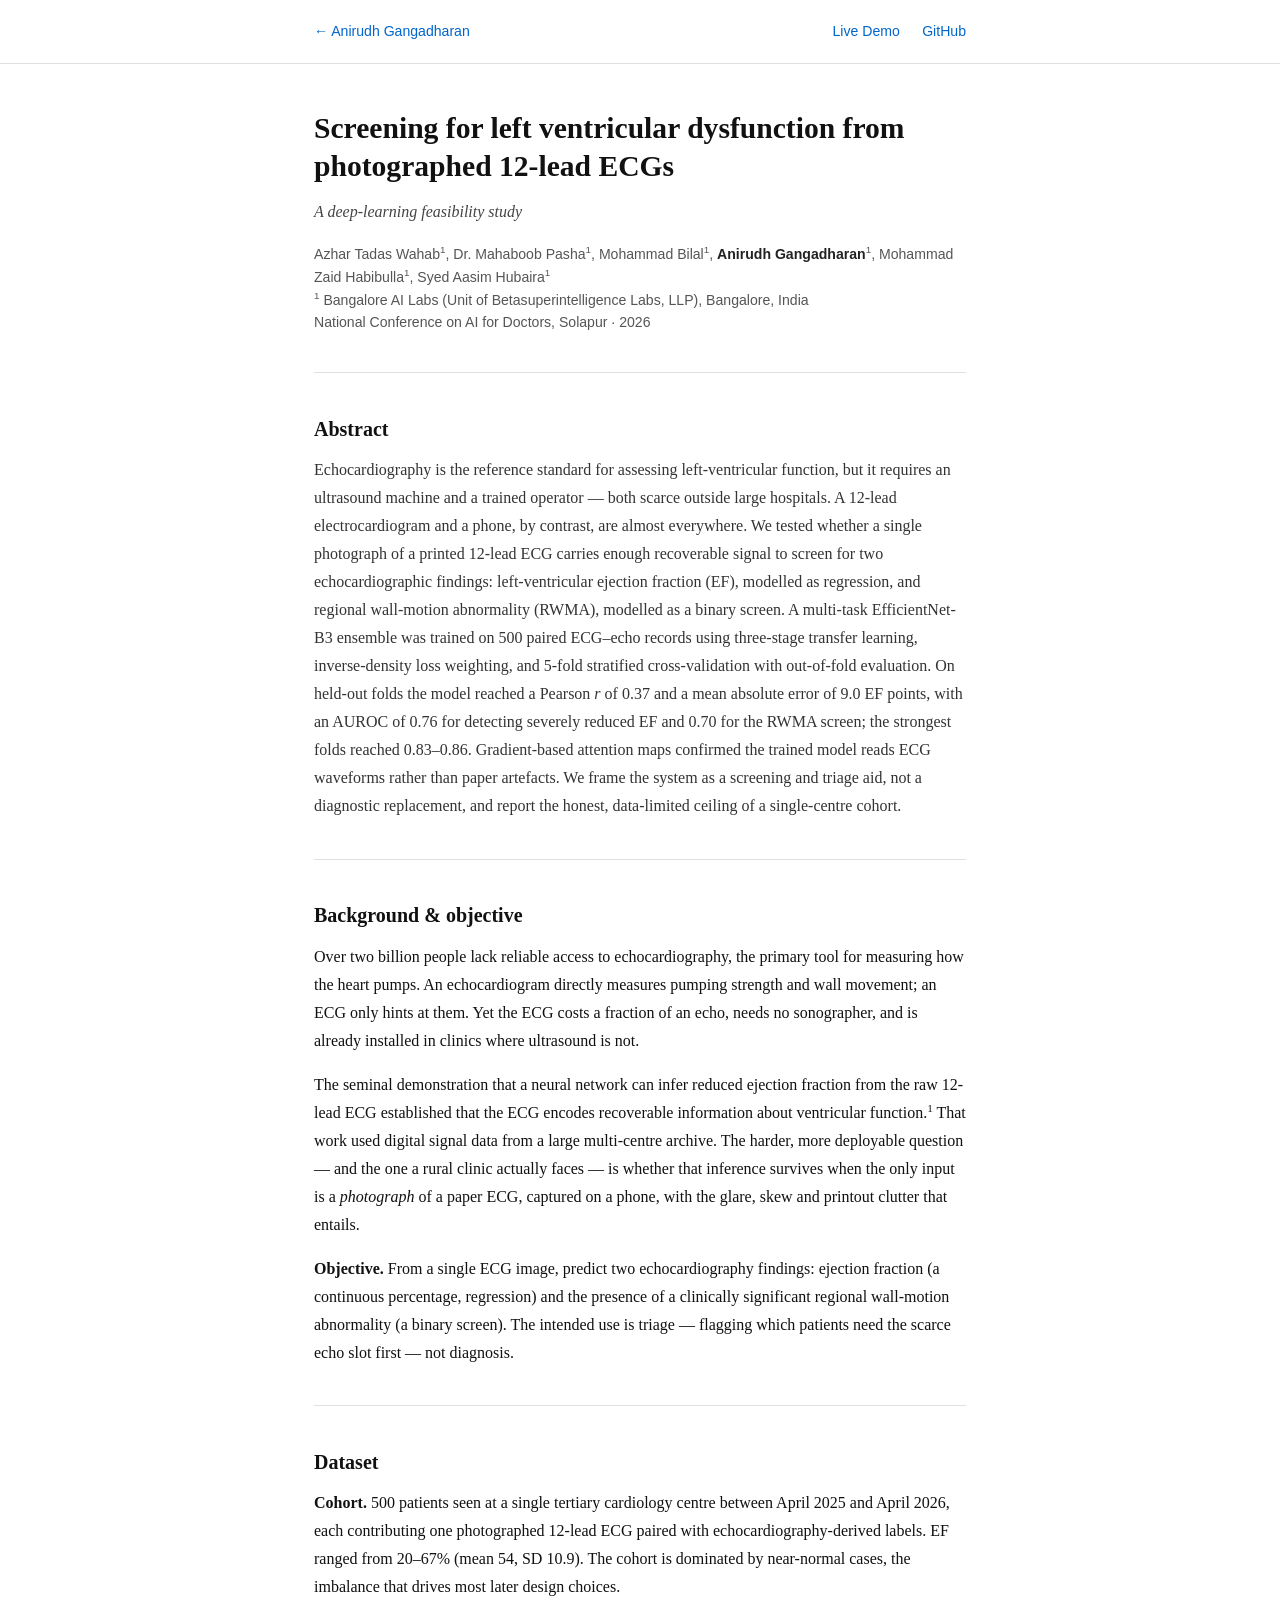
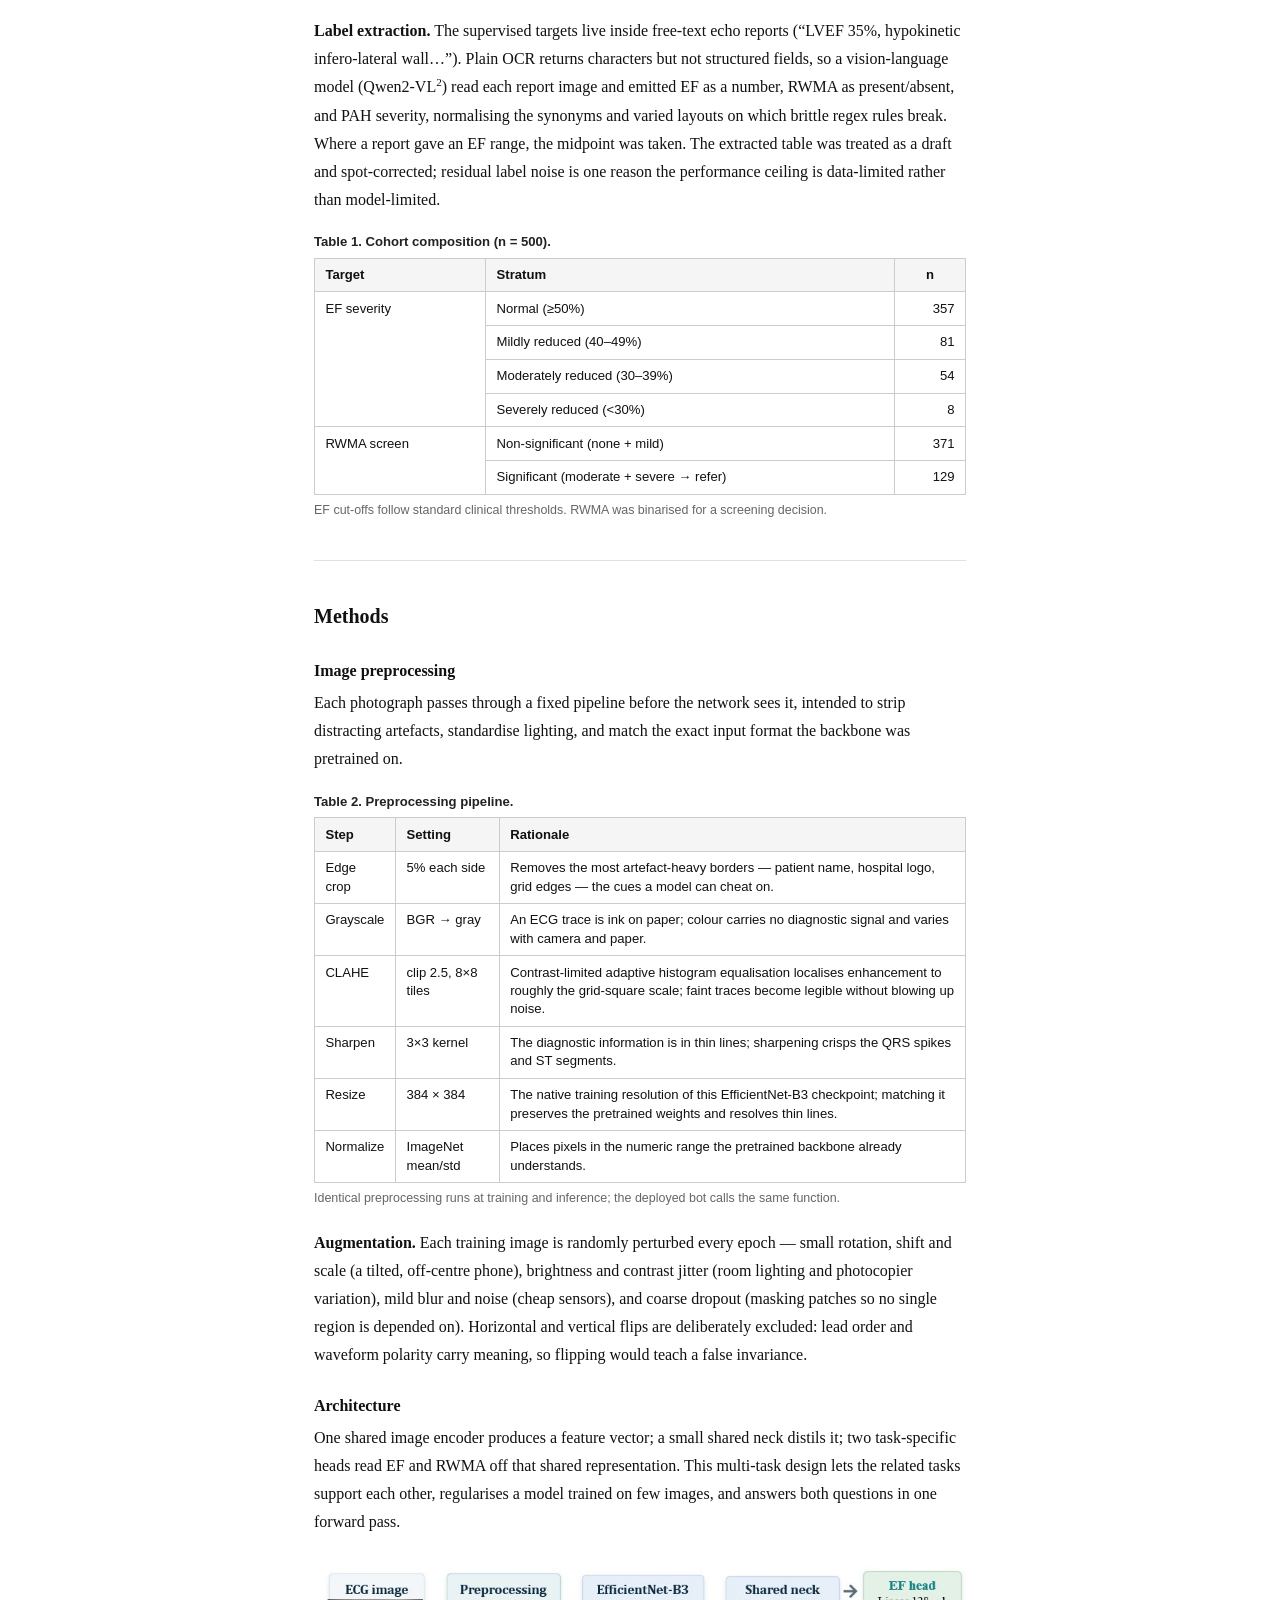
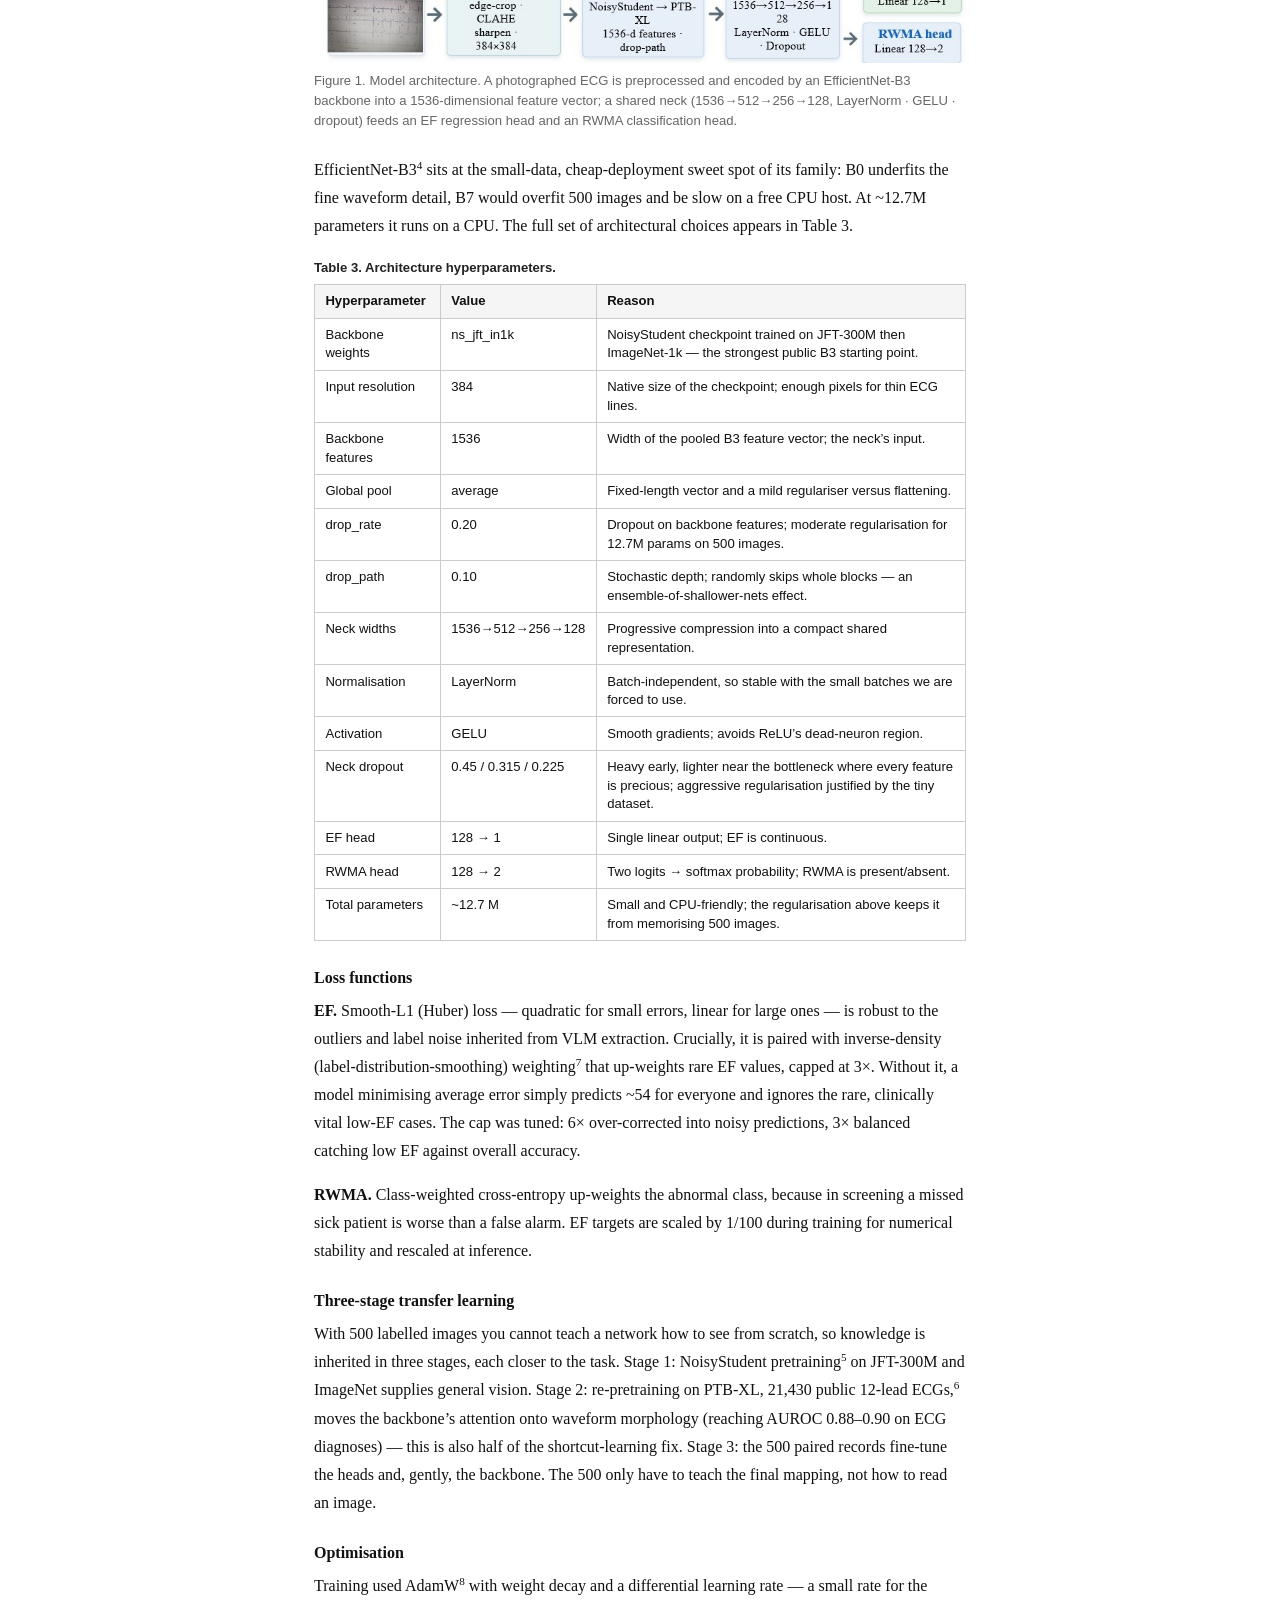
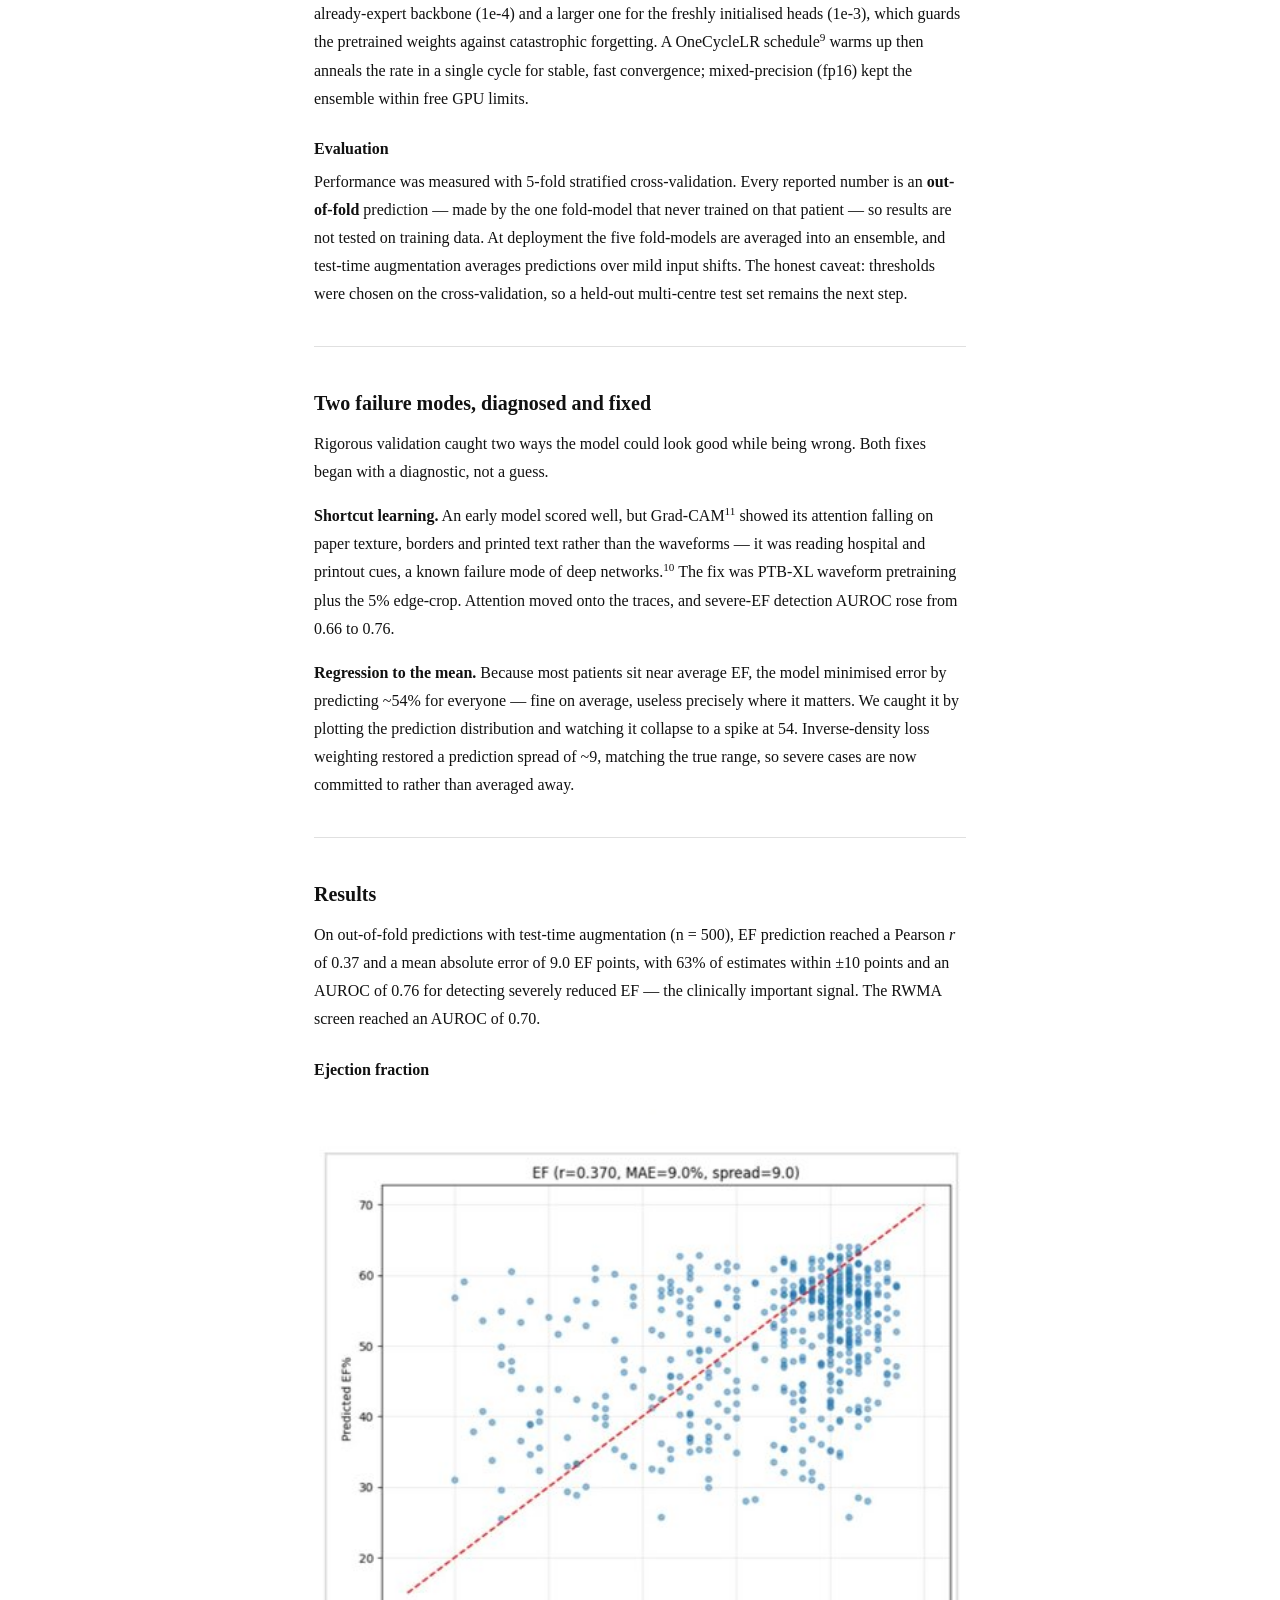
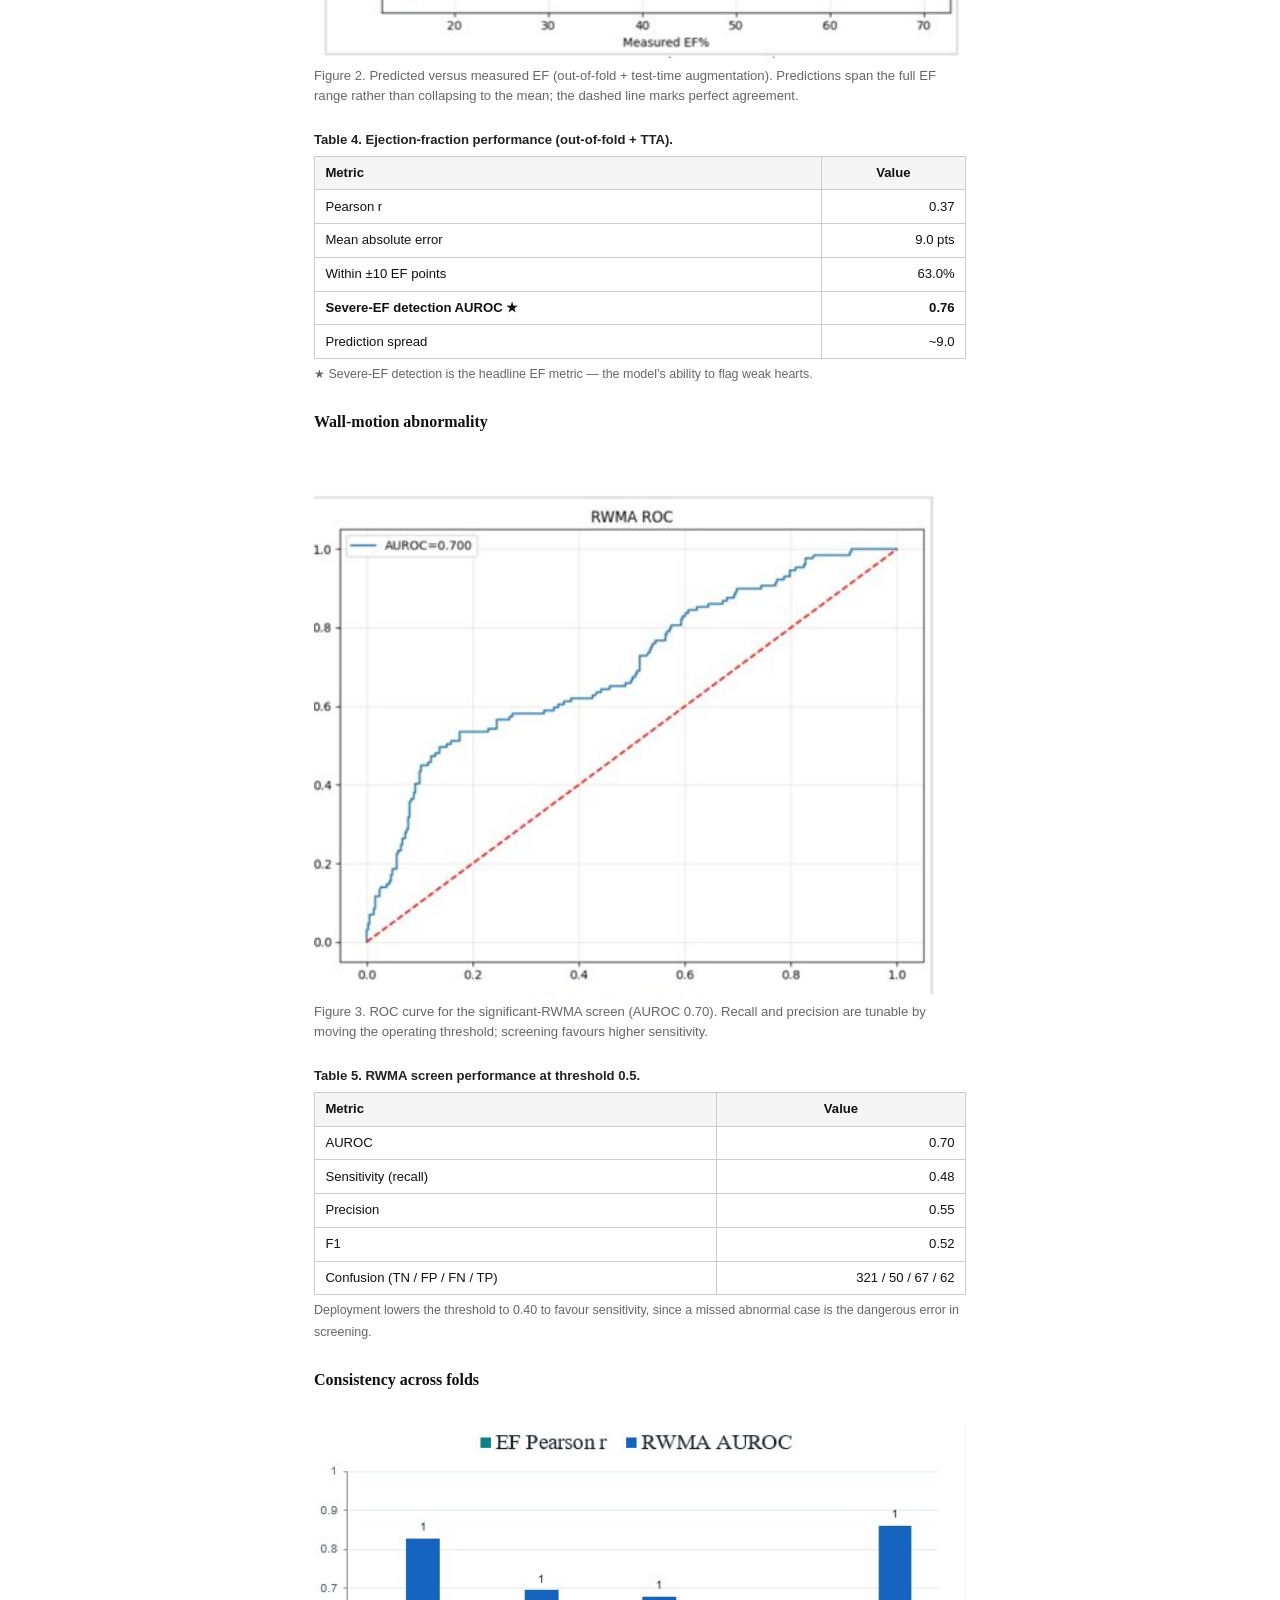
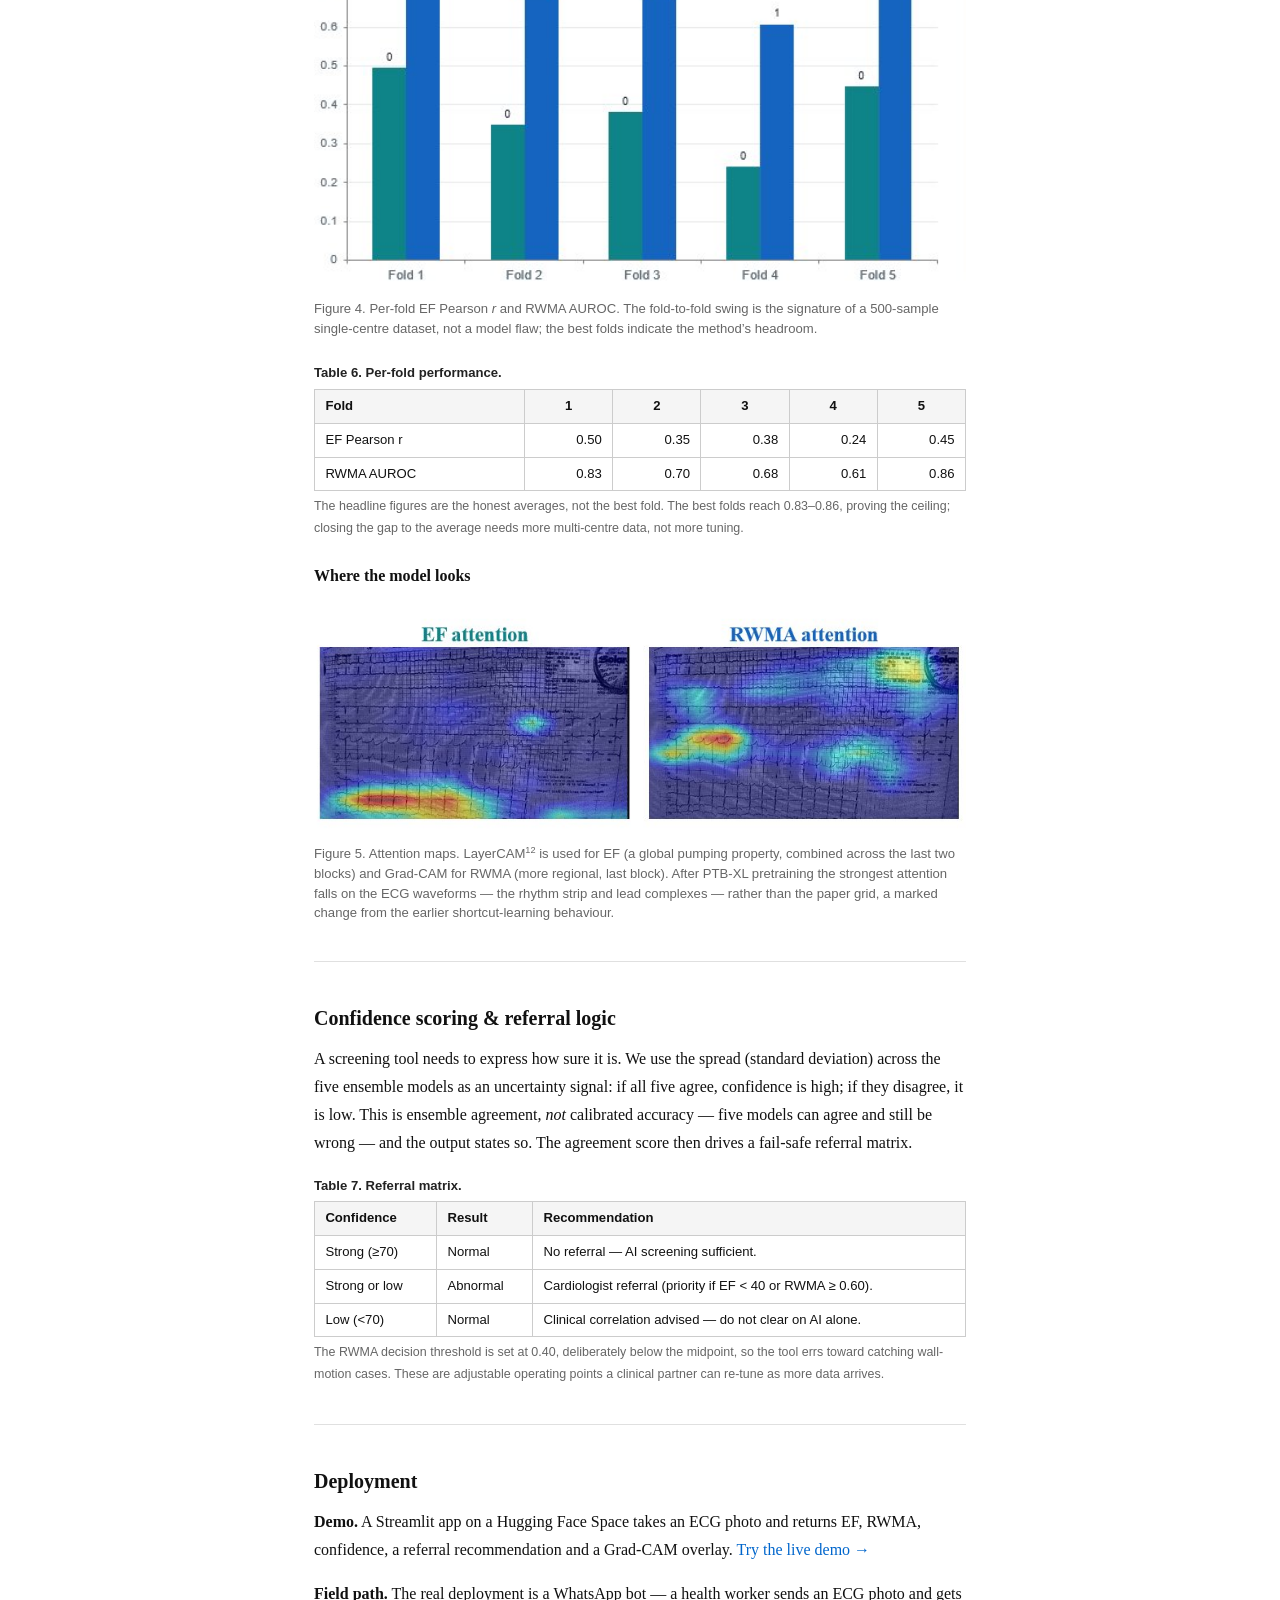
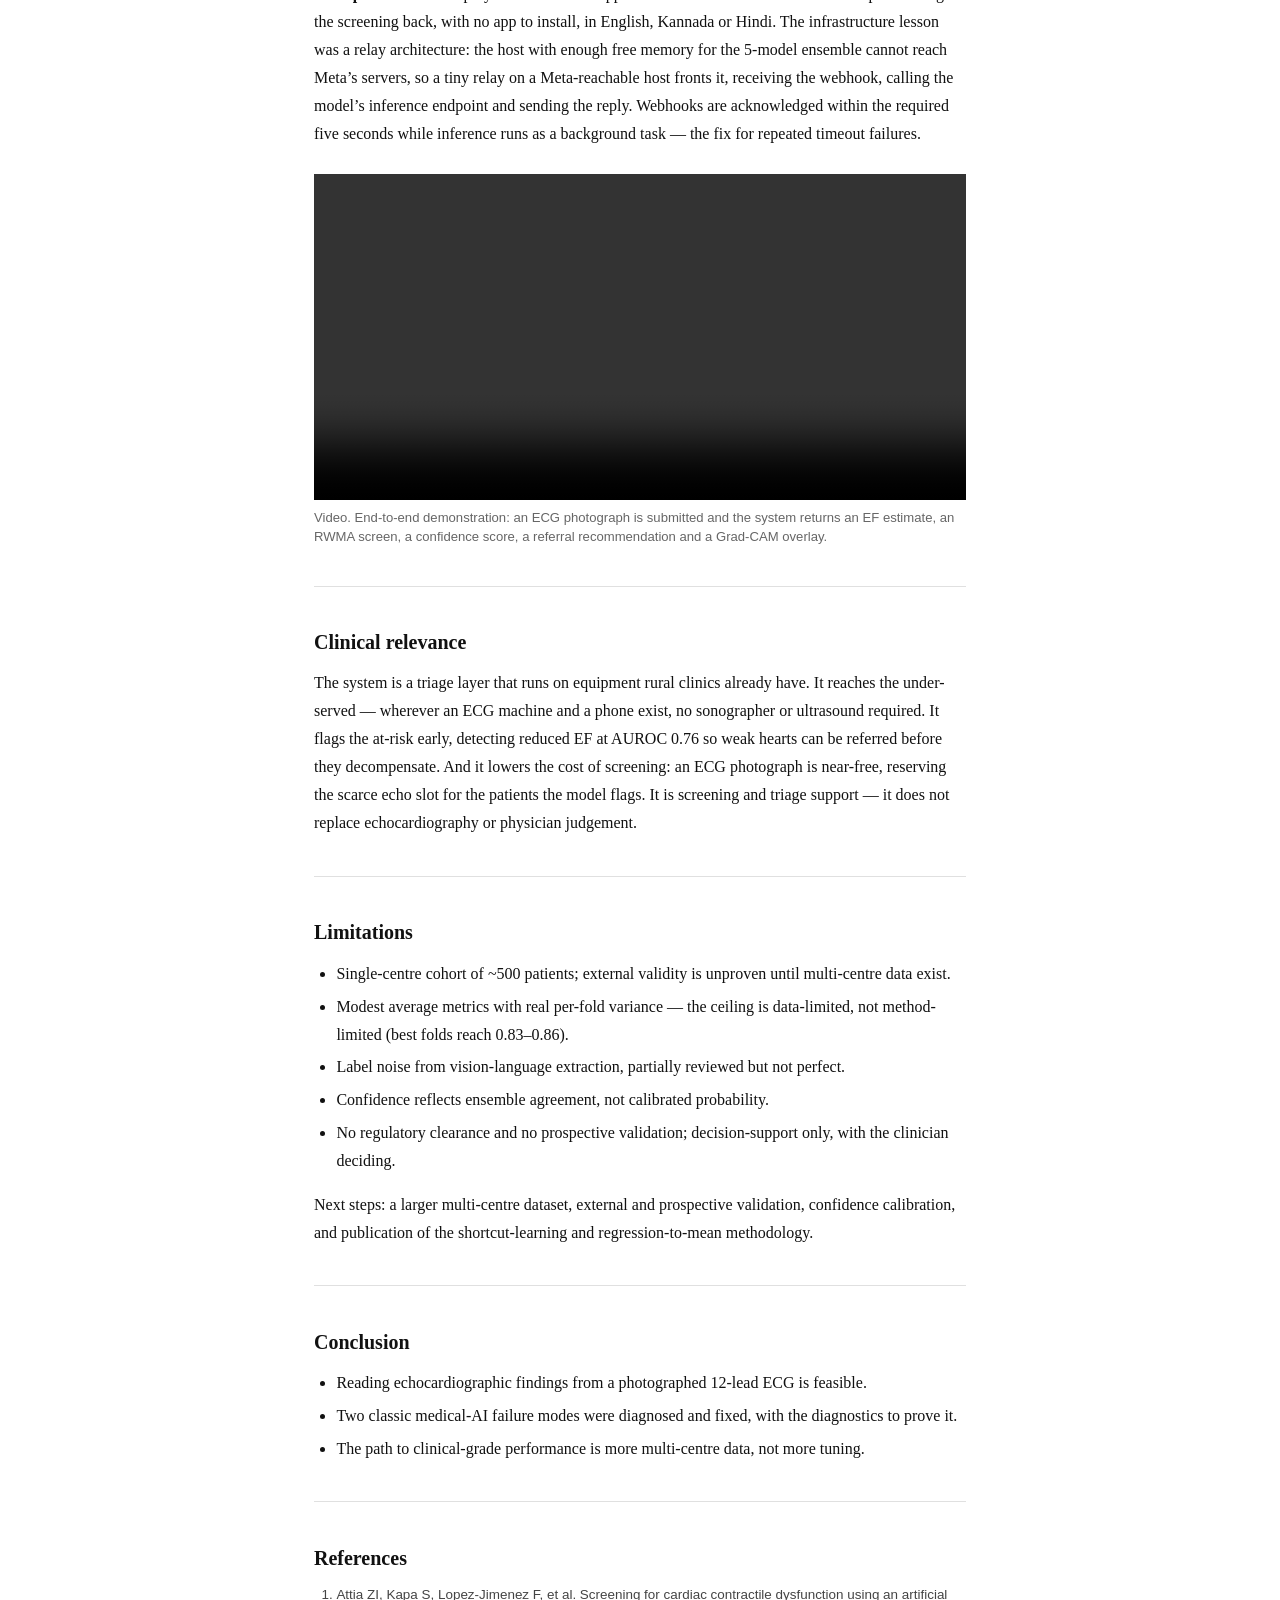
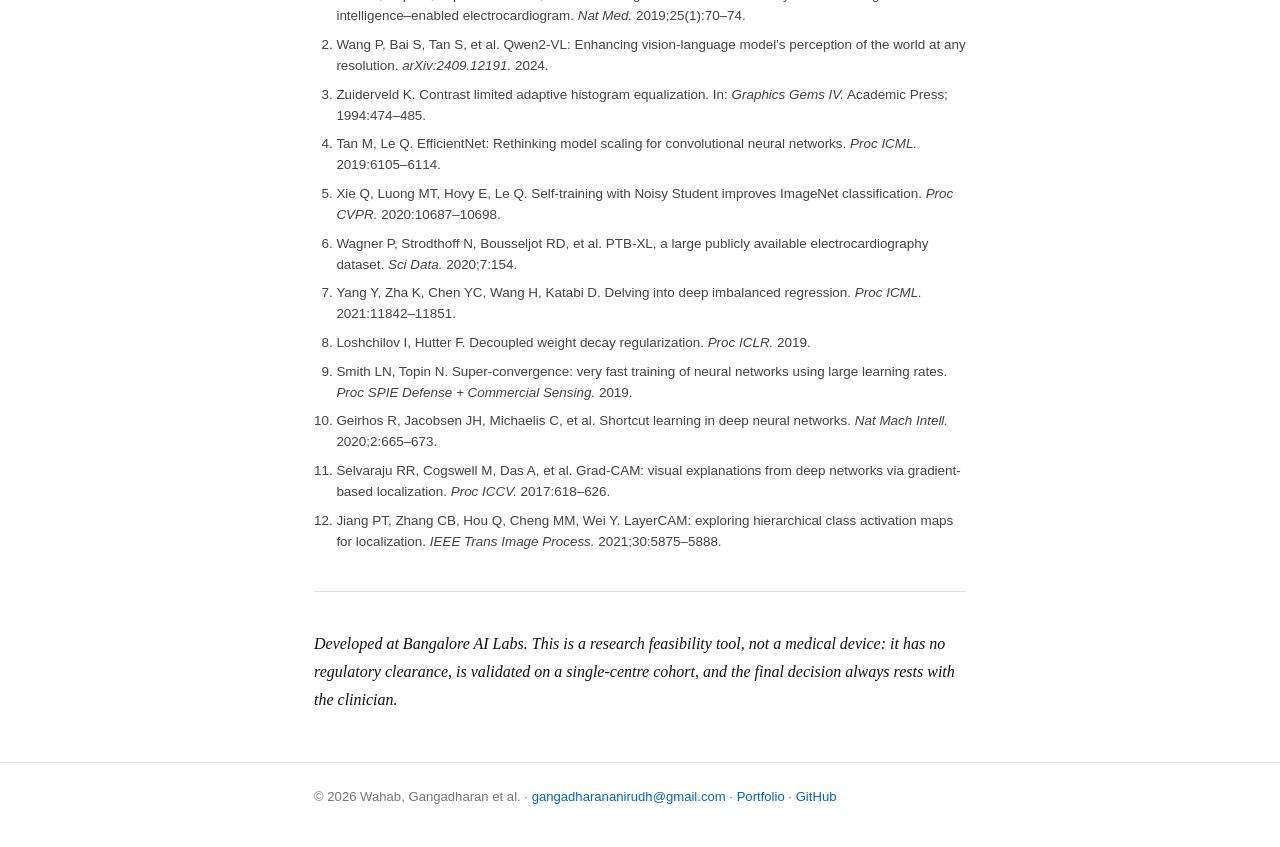
==== commit 50ef2d43: "Update index.html" ====
--- a/ecg-echo-dl/index.html
+++ b/ecg-echo-dl/index.html
@@ -4,7 +4,7 @@
 <meta charset="UTF-8">
 <meta name="viewport" content="width=device-width, initial-scale=1.0">
 <title>Screening for left ventricular dysfunction from photographed 12-lead ECGs</title>
-<meta name="description" content="Deep-learning feasibility study screening for left ventricular dysfunction — ejection fraction and regional wall-motion abnormality — from photographed 12-lead ECGs. EfficientNet-B3 multi-task ensemble, n=500, three-stage transfer learning, out-of-fold cross-validation. Severe-EF AUROC 0.76, RWMA AUROC 0.70. Bangalore AI Labs.">
+<meta name="description" content="Deep-learning feasibility study screening for left ventricular dysfunction -ejection fraction and regional wall-motion abnormality -from photographed 12-lead ECGs. EfficientNet-B3 multi-task ensemble, n=500, three-stage transfer learning, out-of-fold cross-validation. Severe-EF AUROC 0.76, RWMA AUROC 0.70. Bangalore AI Labs.">
 <style>
 * { box-sizing: border-box; margin: 0; padding: 0; }
 
